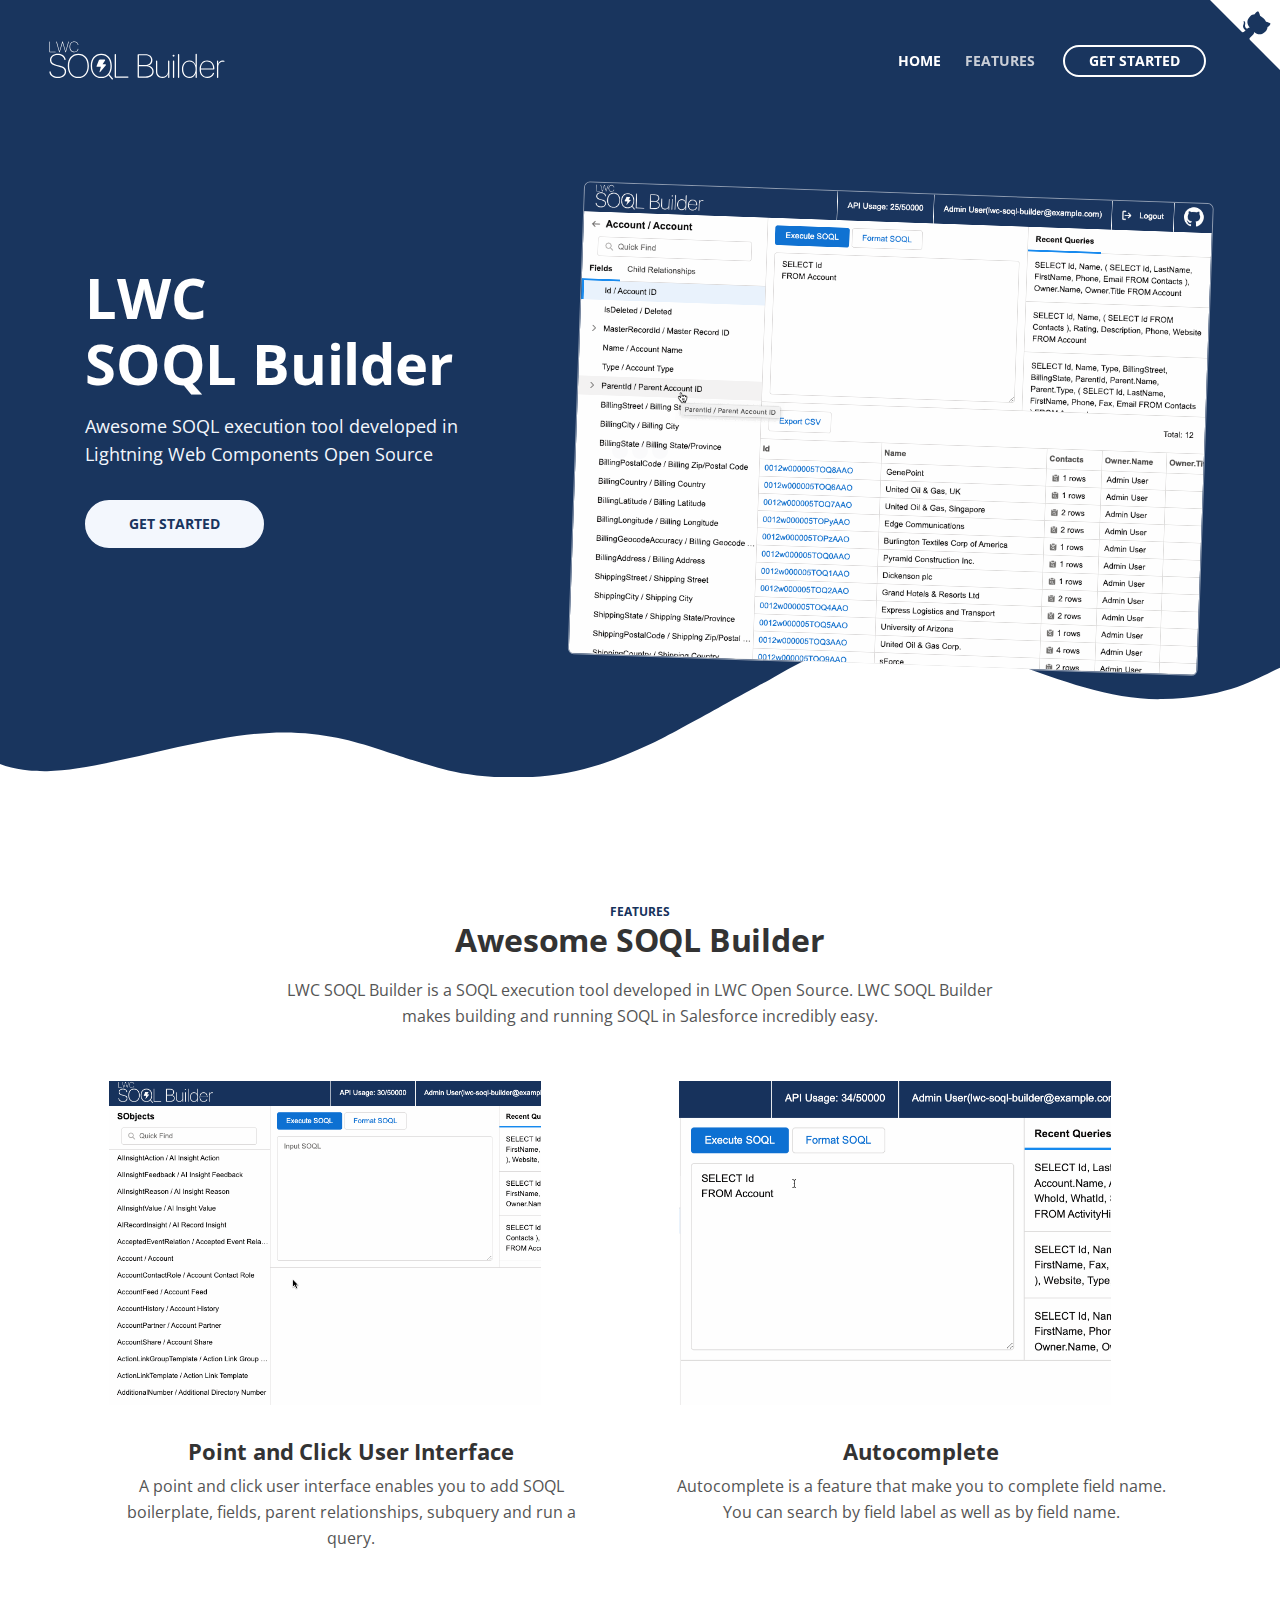
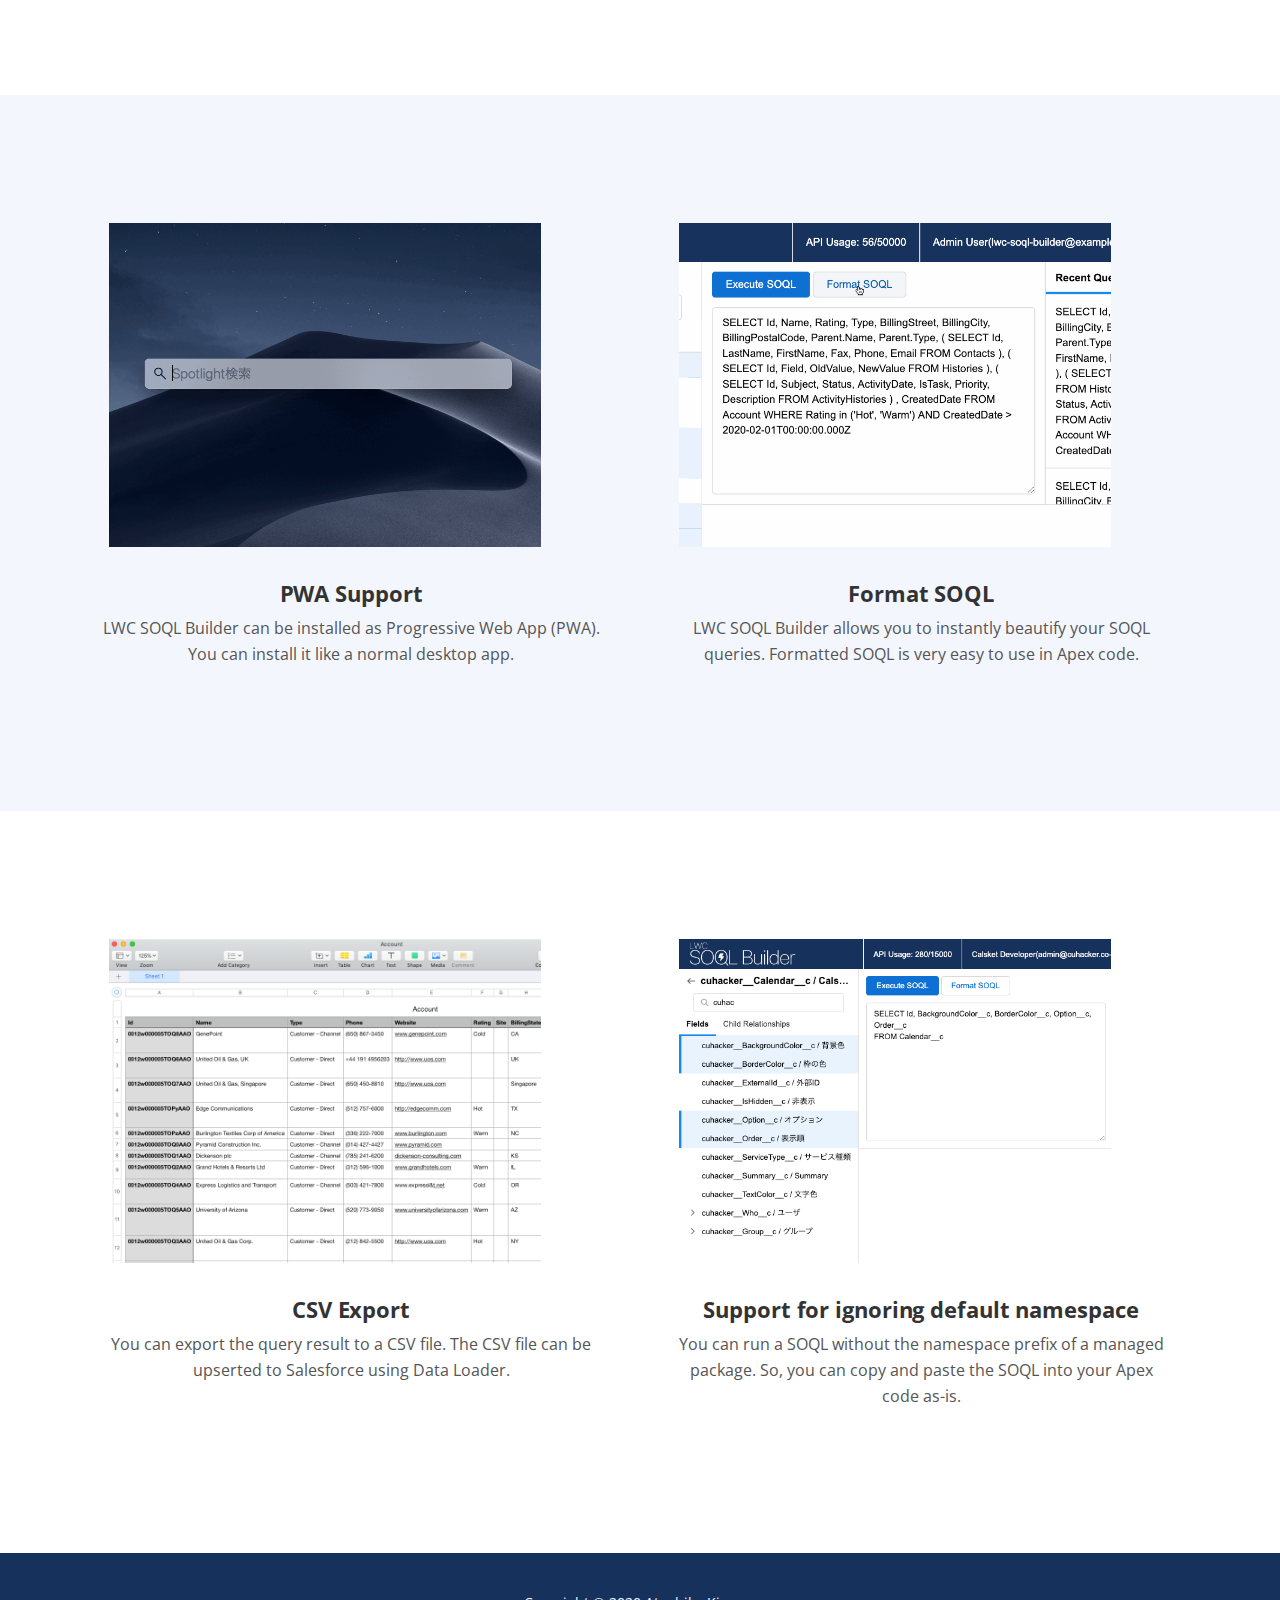
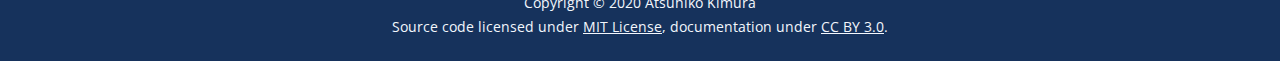
==== index.html @ f3c5c59b "Initial commit" ====
<!DOCTYPE html>
<html lang="en">
<head>
    <!-- Global site tag (gtag.js) - Google Analytics -->
    <script async src="https://www.googletagmanager.com/gtag/js?id=UA-15440552-7"></script>
    <script>
        window.dataLayer = window.dataLayer || [];
        function gtag(){dataLayer.push(arguments);}
        gtag('js', new Date());

        gtag('config', 'UA-15440552-7');
    </script>

    <meta charset="utf-8">
    <meta name="viewport" content="width=device-width, initial-scale=1, shrink-to-fit=no">
    
    <!-- SEO Meta Tags -->
    <meta name="description" content="LWC SOQL Builder is Awesome SOQL execution tool developed in Lightning Web Components Open Source.">
    <meta name="author" content="Atsuhiko Kimura">

    <!-- OG Meta Tags to improve the way the post looks when you share the page on LinkedIn, Facebook, Google+ -->
	<meta property="og:site_name" content="LWC SOQL Builder" /> <!-- website name -->
	<meta property="og:site" content="https://lwc-soql-builder.github.io/" /> <!-- website link -->
	<meta property="og:title" content="LWC SOQL Builder"/> <!-- title shown in the actual shared post -->
	<meta property="og:description" content="Awesome SOQL execution tool developed in Lightning Web Components Open Source" /> <!-- description shown in the actual shared post -->
	<meta property="og:image" content="https://lwc-soql-builder.github.io/images/ogp.png" /> <!-- image link, make sure it's jpg -->
	<meta property="og:url" content="https://lwc-soql-builder.github.io/" /> <!-- where do you want your post to link to -->
	<meta property="og:type" content="website" />

    <!-- Website Title -->
    <title>LWC SOQL Builder</title>
    
    <!-- Styles -->
    <link href="https://fonts.googleapis.com/css?family=Open+Sans:400,400i,700&display=swap&subset=latin-ext" rel="stylesheet">
    <link href="css/bootstrap.css" rel="stylesheet">
    <link href="css/fontawesome-all.css" rel="stylesheet">
    <link href="css/swiper.css" rel="stylesheet">
	<link href="css/magnific-popup.css" rel="stylesheet">
	<link href="css/styles.css" rel="stylesheet">
	
	<!-- Favicon  -->
    <link rel="icon" href="images/favicon.ico">
</head>
<body data-spy="scroll" data-target=".fixed-top">
    
    <!-- Preloader -->
	<div class="spinner-wrapper">
        <div class="spinner">
            <div class="bounce1"></div>
            <div class="bounce2"></div>
            <div class="bounce3"></div>
        </div>
    </div>
    <!-- end of preloader -->
    

    <!-- Navigation -->
    <nav class="navbar navbar-expand-lg navbar-dark navbar-custom fixed-top">
        <div class="container">

            <!-- Text Logo - Use this if you don't have a graphic logo -->
            <!-- <a class="navbar-brand logo-text page-scroll" href="index.html">Tivo</a> -->

            <!-- Image Logo -->
            <a class="navbar-brand logo-image" href="/"><img src="images/logo_white.svg" alt="alternative"></a> 
            
            <!-- Mobile Menu Toggle Button -->
            <button class="navbar-toggler" type="button" data-toggle="collapse" data-target="#navbarsExampleDefault" aria-controls="navbarsExampleDefault" aria-expanded="false" aria-label="Toggle navigation">
                <span class="navbar-toggler-awesome fas fa-bars"></span>
                <span class="navbar-toggler-awesome fas fa-times"></span>
            </button>
            <!-- end of mobile menu toggle button -->

            <div class="collapse navbar-collapse" id="navbarsExampleDefault">
                <ul class="navbar-nav ml-auto">
                    <li class="nav-item">
                        <a class="nav-link page-scroll" href="#header">HOME <span class="sr-only">(current)</span></a>
                    </li>
                    <li class="nav-item">
                        <a class="nav-link page-scroll" href="#features">FEATURES</a>
                    </li>
                </ul>
                <span class="nav-item">
                    <a class="btn-outline-sm" href="/lwc-soql-builder/">GET STARTED</a>
                </span>
            </div>
        </div> <!-- end of container -->
    </nav> <!-- end of navbar -->
    <!-- end of navigation -->

    <!-- Github Corners-->
    <a href="https://github.com/lwc-soql-builder/lwc-soql-builder" class="github-corner" aria-label="View source on GitHub" target="_blank"><svg width="70" height="70" viewBox="0 0 250 250" style="fill:#fff; color:#16325c; position: fixed; top: 0; border: 0; right: 0; z-index:1100;" aria-hidden="true"><path d="M0,0 L115,115 L130,115 L142,142 L250,250 L250,0 Z"></path><path d="M128.3,109.0 C113.8,99.7 119.0,89.6 119.0,89.6 C122.0,82.7 120.5,78.6 120.5,78.6 C119.2,72.0 123.4,76.3 123.4,76.3 C127.3,80.9 125.5,87.3 125.5,87.3 C122.9,97.6 130.6,101.9 134.4,103.2" fill="currentColor" style="transform-origin: 130px 106px;" class="octo-arm"></path><path d="M115.0,115.0 C114.9,115.1 118.7,116.5 119.8,115.4 L133.7,101.6 C136.9,99.2 139.9,98.4 142.2,98.6 C133.8,88.0 127.5,74.4 143.8,58.0 C148.5,53.4 154.0,51.2 159.7,51.0 C160.3,49.4 163.2,43.6 171.4,40.1 C171.4,40.1 176.1,42.5 178.8,56.2 C183.1,58.6 187.2,61.8 190.9,65.4 C194.5,69.0 197.7,73.2 200.1,77.6 C213.8,80.2 216.3,84.9 216.3,84.9 C212.7,93.1 206.9,96.0 205.4,96.6 C205.1,102.4 203.0,107.8 198.3,112.5 C181.9,128.9 168.3,122.5 157.7,114.1 C157.9,116.9 156.7,120.9 152.7,124.9 L141.0,136.5 C139.8,137.7 141.6,141.9 141.8,141.8 Z" fill="currentColor" class="octo-body"></path></svg></a><style>.github-corner:hover .octo-arm{animation:octocat-wave 560ms ease-in-out}@keyframes octocat-wave{0%,100%{transform:rotate(0)}20%,60%{transform:rotate(-25deg)}40%,80%{transform:rotate(10deg)}}@media (max-width:500px){.github-corner:hover .octo-arm{animation:none}.github-corner .octo-arm{animation:octocat-wave 560ms ease-in-out}}</style>
    <!-- end of Github Corners-->

    <!-- Header -->
    <header id="header" class="header">
        <div class="header-content">
            <div class="container">
                <div class="row">
                    <div class="col-lg-6 col-xl-5">
                        <div class="text-container">
                            <h1>LWC <br>SOQL Builder</h1>
                            <p class="p-large">Awesome SOQL execution tool developed in Lightning Web Components Open Source</p>
                            <a class="btn-solid-lg page-scroll" href="/lwc-soql-builder/">GET STARTED</a>
                        </div> <!-- end of text-container -->
                    </div> <!-- end of col -->
                    <div class="col-lg-6 col-xl-7">
                        <div class="image-container">
                            <div class="img-wrapper">
                                <a class="popup-with-move-anim" href="#header-lightbox">
                                    <img class="img-fluid" src="images/lwc-soql-builder-animation.gif" alt="alternative">
                                </a>
                            </div> <!-- end of img-wrapper -->
                        </div> <!-- end of image-container -->
                    </div> <!-- end of col -->
                </div> <!-- end of row -->
            </div> <!-- end of container -->
        </div> <!-- end of header-content -->
    </header> <!-- end of header -->
    <svg class="header-frame" data-name="Layer 1" xmlns="http://www.w3.org/2000/svg" preserveAspectRatio="none" viewBox="0 0 1920 310"><defs><style>.cls-1{fill:#16325c;}</style></defs><title>header-frame</title><path class="cls-1" d="M0,283.054c22.75,12.98,53.1,15.2,70.635,14.808,92.115-2.077,238.3-79.9,354.895-79.938,59.97-.019,106.17,18.059,141.58,34,47.778,21.511,47.778,21.511,90,38.938,28.418,11.731,85.344,26.169,152.992,17.971,68.127-8.255,115.933-34.963,166.492-67.393,37.467-24.032,148.6-112.008,171.753-127.963,27.951-19.26,87.771-81.155,180.71-89.341,72.016-6.343,105.479,12.388,157.434,35.467,69.73,30.976,168.93,92.28,256.514,89.405,100.992-3.315,140.276-41.7,177-64.9V0.24H0V283.054Z"/></svg>
    <!-- end of header -->

    <!-- Header Lightbox -->
    <div id="header-lightbox" class="lightbox-basic zoom-anim-dialog mfp-hide">
        <div class="container">
            <div class="row">
                <button title="Close (Esc)" type="button" class="mfp-close x-button">×</button>
                <div class="col-lg-12">
                    <div class="image-container">
                        <img class="img-fluid" src="images/lwc-soql-builder-animation.gif" alt="alternative">
                    </div> <!-- end of image-container -->
                </div> <!-- end of col -->
            </div> <!-- end of row -->
        </div> <!-- end of container -->
    </div> <!-- end of lightbox-basic -->
    <!-- end of header lightbox -->


    <!-- Details -->
    <div id="features" class="basic-1">
        <div class="container">
            <div class="row">
                <div class="col-lg-12">
                    <div class="above-heading">FEATURES</div>
                    <h2 class="h2-heading">Awesome SOQL Builder</h2>
                    <p class="p-heading">LWC SOQL Builder is a SOQL execution tool developed in LWC Open Source. LWC SOQL Builder makes building and running SOQL in Salesforce incredibly easy.</p>
                </div> <!-- end of col -->
            </div> <!-- end of row -->
            <div class="row">
                <div class="col-lg-6">
                    <div class="image-container">
                        <a class="popup-with-move-anim" href="#feature-lightbox-1">
                            <img class="img-fluid" src="images/point-and-click.gif" alt="alternative">
                        </a>
                    </div> <!-- end of image-container -->
                    <div class="text-container">
                        <h4>Point and Click User Interface</h4>
                        <p>A point and click user interface enables you to add SOQL boilerplate, fields, parent relationships, subquery and run a query.</p>
                    </div> <!-- end of text-container -->
                </div> <!-- end of col -->
                <div class="col-lg-6">
                    <div class="image-container">
                        <a class="popup-with-move-anim" href="#feature-lightbox-2">
                            <img class="img-fluid" src="images/autocomplete.gif" alt="alternative">
                        </a>
                    </div> <!-- end of image-container -->
                    <div class="text-container">
                        <h4>Autocomplete</h4>
                        <p>Autocomplete is a feature that make you to complete field name. You can search by field label as well as by field name.</p>
                    </div> <!-- end of text-container -->
                </div> <!-- end of col -->
            </div> <!-- end of row -->
        </div> <!-- end of container -->
    </div> <!-- end of basic-1 -->
    <!-- end of details -->


    <!-- Details -->
    <div class="basic-1 colored">
        <div class="container">
            <div class="row">
                <div class="col-lg-6">
                    <div class="image-container">
                        <a class="popup-with-move-anim" href="#feature-lightbox-3">
                            <img class="img-fluid" src="images/pwa.gif" alt="alternative">
                        </a>
                    </div> <!-- end of image-container -->
                    <div class="text-container">
                        <h4>PWA Support</h4>
                        <p>LWC SOQL Builder can be installed as Progressive Web App (PWA). You can install it like a normal desktop app.</p>
                    </div> <!-- end of text-container -->
                </div> <!-- end of col -->
                <div class="col-lg-6">
                    <div class="image-container">
                        <a class="popup-with-move-anim" href="#feature-lightbox-4">
                            <img class="img-fluid" src="images/format-soql.gif" alt="alternative">
                        </a>
                    </div> <!-- end of image-container -->
                    <div class="text-container">
                        <h4>Format SOQL</h4>
                        <p>LWC SOQL Builder allows you to instantly beautify your SOQL queries. Formatted SOQL is very easy to use in Apex code.</p>
                    </div> <!-- end of text-container -->
                </div> <!-- end of col -->
            </div> <!-- end of row -->
        </div> <!-- end of container -->
    </div> <!-- end of basic-1 -->
    <!-- end of details -->


    <!-- Details -->
    <div class="basic-1">
        <div class="container">
            <div class="row">
                <div class="col-lg-6">
                    <div class="image-container">
                        <a class="popup-with-move-anim" href="#feature-lightbox-5">
                            <img class="img-fluid" src="images/csv-export.png" alt="alternative">
                        </a>
                    </div> <!-- end of image-container -->
                    <div class="text-container">
                        <h4>CSV Export</h4>
                        <p>You can export the query result to a CSV file. The CSV file can be upserted to Salesforce using Data Loader.</p>
                    </div> <!-- end of text-container -->
                </div> <!-- end of col -->
                <div class="col-lg-6">
                    <div class="image-container">
                        <a class="popup-with-move-anim" href="#feature-lightbox-6">
                            <img class="img-fluid" src="images/ignore-namespace.png" alt="alternative">
                        </a>
                    </div> <!-- end of image-container -->
                    <div class="text-container">
                        <h4>Support for ignoring default namespace</h4>
                        <p>You can run a SOQL without the namespace prefix of a managed package. So, you can copy and paste the SOQL into your Apex code as-is.</p>
                    </div> <!-- end of text-container -->
                </div> <!-- end of col -->
            </div> <!-- end of row -->
        </div> <!-- end of container -->
    </div> <!-- end of basic-1 -->
    <!-- end of details -->


    <!-- Feature Lightbox 1 -->
    <div id="feature-lightbox-1" class="lightbox-basic zoom-anim-dialog mfp-hide">
        <div class="container">
            <div class="row">
                <button title="Close (Esc)" type="button" class="mfp-close x-button">×</button>
                <div class="col-lg-12">
                    <div class="text-container">
                        <h4>Point and Click User Interface</h4>
                        <p>A point and click user interface enables you to add SOQL boilerplate, fields, parent relationships, subquery and run a query.</p>
                    </div> <!-- end of text-container -->
                    <div class="image-container">
                        <img class="img-fluid" src="images/point-and-click.gif" alt="alternative">
                    </div> <!-- end of image-container -->
                </div> <!-- end of col -->
            </div> <!-- end of row -->
        </div> <!-- end of container -->
    </div> <!-- end of lightbox-basic -->
    <!-- end of feature lightbox 1 -->


    <!-- Feature Lightbox 2 -->
    <div id="feature-lightbox-2" class="lightbox-basic zoom-anim-dialog mfp-hide">
        <div class="container">
            <div class="row">
                <button title="Close (Esc)" type="button" class="mfp-close x-button">×</button>
                <div class="col-lg-12">
                    <div class="text-container">
                        <h4>Autocomplete</h4>
                        <p>Autocomplete is a feature that make you to complete field name. You can search by field label as well as by field name.</p>
                    </div> <!-- end of text-container -->
                    <div class="image-container">
                        <img class="img-fluid" src="images/autocomplete.gif" alt="alternative">
                    </div> <!-- end of image-container -->
                </div> <!-- end of col -->
            </div> <!-- end of row -->
        </div> <!-- end of container -->
    </div> <!-- end of lightbox-basic -->
    <!-- end of feature lightbox 2 -->


    <!-- Feature Lightbox 3 -->
    <div id="feature-lightbox-3" class="lightbox-basic zoom-anim-dialog mfp-hide">
        <div class="container">
            <div class="row">
                <button title="Close (Esc)" type="button" class="mfp-close x-button">×</button>
                <div class="col-lg-12">
                    <div class="text-container">
                        <h4>PWA Support</h4>
                        <p>LWC SOQL Builder can be installed as Progressive Web App (PWA). You can install it like a normal desktop app.</p>
                    </div> <!-- end of text-container -->
                    <div class="image-container">
                        <img class="img-fluid" src="images/pwa.gif" alt="alternative">
                    </div> <!-- end of image-container -->
                </div> <!-- end of col -->
            </div> <!-- end of row -->
        </div> <!-- end of container -->
    </div> <!-- end of lightbox-basic -->
    <!-- end of feature lightbox 3 -->


    <!-- Feature Lightbox 4 -->
    <div id="feature-lightbox-4" class="lightbox-basic zoom-anim-dialog mfp-hide">
        <div class="container">
            <div class="row">
                <button title="Close (Esc)" type="button" class="mfp-close x-button">×</button>
                <div class="col-lg-12">
                    <div class="text-container">
                        <h4>Format SOQL</h4>
                        <p>LWC SOQL Builder allows you to instantly beautify your SOQL queries. Formatted SOQL is very easy to use in Apex code.</p>
                    </div> <!-- end of text-container -->
                    <div class="image-container">
                        <img class="img-fluid" src="images/format-soql.gif" alt="alternative">
                    </div> <!-- end of image-container -->
                </div> <!-- end of col -->
            </div> <!-- end of row -->
        </div> <!-- end of container -->
    </div> <!-- end of lightbox-basic -->
    <!-- end of feature lightbox 4 -->


    <!-- Feature Lightbox 5 -->
    <div id="feature-lightbox-5" class="lightbox-basic zoom-anim-dialog mfp-hide">
        <div class="container">
            <div class="row">
                <button title="Close (Esc)" type="button" class="mfp-close x-button">×</button>
                <div class="col-lg-12">
                    <div class="text-container">
                        <h4>CSV Export</h4>
                        <p>You can export the query result to a CSV file. The CSV file can be upserted to Salesforce using Data Loader.</p>
                    </div> <!-- end of text-container -->
                    <div class="image-container">
                        <img class="img-fluid" src="images/csv-export.png" alt="alternative">
                    </div> <!-- end of image-container -->
                </div> <!-- end of col -->
            </div> <!-- end of row -->
        </div> <!-- end of container -->
    </div> <!-- end of lightbox-basic -->
    <!-- end of feature lightbox 5 -->


    <!-- Feature Lightbox 6 -->
    <div id="feature-lightbox-6" class="lightbox-basic zoom-anim-dialog mfp-hide">
        <div class="container">
            <div class="row">
                <button title="Close (Esc)" type="button" class="mfp-close x-button">×</button>
                <div class="col-lg-12">
                    <div class="text-container">
                        <h4>Support for ignoring default namespace</h4>
                        <p>You can run a SOQL without the namespace prefix of a managed package. So, you can copy and paste the SOQL into your Apex code as-is.</p>
                    </div> <!-- end of text-container -->
                    <div class="image-container">
                        <img class="img-fluid" src="images/ignore-namespace.png" alt="alternative">
                    </div> <!-- end of image-container -->
                </div> <!-- end of col -->
            </div> <!-- end of row -->
        </div> <!-- end of container -->
    </div> <!-- end of lightbox-basic -->
    <!-- end of feature lightbox 6 -->


    <!-- Feature Lightbox 5 -->
    <div id="feature-lightbox-5" class="lightbox-basic zoom-anim-dialog mfp-hide">
        <div class="container">
            <div class="row">
                <button title="Close (Esc)" type="button" class="mfp-close x-button">×</button>
                <div class="col-lg-12">
                    <div class="text-container">
                        <h4>CSV Export</h4>
                        <p>You can export the query result to a CSV file. The CSV file can be upserted to Salesforce using Data Loader.</p>
                    </div> <!-- end of text-container -->
                    <div class="image-container">
                        <img class="img-fluid" src="images/csv-export.png" alt="alternative">
                    </div> <!-- end of image-container -->
                </div> <!-- end of col -->
            </div> <!-- end of row -->
        </div> <!-- end of container -->
    </div> <!-- end of lightbox-basic -->
    <!-- end of feature lightbox 5 -->


    <!-- Feature Lightbox 6 -->
    <div id="feature-lightbox-6" class="lightbox-basic zoom-anim-dialog mfp-hide">
        <div class="container">
            <div class="row">
                <button title="Close (Esc)" type="button" class="mfp-close x-button">×</button>
                <div class="col-lg-12">
                    <div class="text-container">
                        <h4>Support for ignoring default namespace</h4>
                        <p>You can run a SOQL without the namespace prefix of a managed package. So, you can copy and paste the SOQL into your Apex code as-is.</p>
                    </div> <!-- end of text-container -->
                    <div class="image-container">
                        <img class="img-fluid" src="images/ignore-namespace.png" alt="alternative">
                    </div> <!-- end of image-container -->
                </div> <!-- end of col -->
            </div> <!-- end of row -->
        </div> <!-- end of container -->
    </div> <!-- end of lightbox-basic -->
    <!-- end of feature lightbox 6 -->


    <!-- Copyright -->
    <div class="copyright">
        <div class="container">
            <div class="row">
                <div class="col-lg-12">
                    <p class="p-small">Copyright © 2020 Atsuhiko Kimura<br>
                    Source code licensed under <a href="https://github.com/lwc-soql-builder/lwc-soql-builder/blob/master/LICENSE">MIT License</a>,
                      documentation under <a href="http://creativecommons.org/licenses/by/3.0/">CC BY 3.0</a>.</p>
                </div> <!-- end of col -->
            </div> <!-- enf of row -->
        </div> <!-- end of container -->
    </div> <!-- end of copyright --> 
    <!-- end of copyright -->
    
    	
    <!-- Scripts -->
    <script src="js/jquery.min.js"></script> <!-- jQuery for Bootstrap's JavaScript plugins -->
    <script src="js/popper.min.js"></script> <!-- Popper tooltip library for Bootstrap -->
    <script src="js/bootstrap.min.js"></script> <!-- Bootstrap framework -->
    <script src="js/jquery.easing.min.js"></script> <!-- jQuery Easing for smooth scrolling between anchors -->
    <script src="js/swiper.min.js"></script> <!-- Swiper for image and text sliders -->
    <script src="js/jquery.magnific-popup.js"></script> <!-- Magnific Popup for lightboxes -->
    <script src="js/validator.min.js"></script> <!-- Validator.js - Bootstrap plugin that validates forms -->
    <script src="js/scripts.js"></script> <!-- Custom scripts -->
</body>
</html>
---- css/styles.css ----
/* Template: Tivo - SaaS App HTML Landing Page Template
   Author: Inovatik
   Created: Sep 2019
   Description: Master CSS file
*/
/*
   ModifiedBy: Atsuhiko Kimura
*/

/*****************************************
Table Of Contents:

01. General Styles
02. Preloader
03. Navigation
04. Header
05. Customers
06. Description
07. Features
08. Features Lightboxes
09. Details
10. Video
11. Pricing
12. Testimonials
13. Newsletter
14. Footer
15. Copyright
16. Back To Top Button
17. Extra Pages
18. Sign Up and Log In Pages
19. Media Queries
******************************************/

/*****************************************
Colors:
- Backgrounds, buttons, bullets, icons - blue #16325c
- Backgrounds, light button, light body text - light gray #f3f7fd
- Headings text - black #333
- Body text - dark gray #555
******************************************/


/******************************/
/*     01. General Styles     */
/******************************/
body,
html {
    width: 100%;
	height: 100%;
}

body, p {
	color: #555; 
	font: 400 1rem/1.625rem "Open Sans", sans-serif;;
}

.p-large {
	font: 400 1.125rem/1.75rem "Open Sans", sans-serif;
}

.p-small {
	font: 400 0.875rem/1.5rem "Open Sans", sans-serif;
}

h1 {
	color: #333;
	font: 700 2.5rem/3.125rem "Open Sans", sans-serif;
	letter-spacing: -0.2px;
}

h2 {
	color: #333;
	font: 700 2rem/2.625rem "Open Sans", sans-serif;
	letter-spacing: -0.2px;
}

h3 {
	color: #333;
	font: 700 1.625rem/2.125rem "Open Sans", sans-serif;
	letter-spacing: -0.2px;
}

h4 {
	color: #333;
	font: 700 1.375rem/1.75rem "Open Sans", sans-serif;
	letter-spacing: -0.1px;
}

h5 {
	color: #333;
	font: 700 1.125rem/1.5rem "Open Sans", sans-serif;
	letter-spacing: -0.1px;
}

h6 {
	color: #333;
	font: 700 1rem/1.375rem "Open Sans", sans-serif;
	letter-spacing: -0.1px;
}

.above-heading {
	color: #16325c;
	font: 700 0.75rem/0.875rem "Open Sans", sans-serif;
	text-align: center;
}

.p-heading {
	margin-bottom: 3.25rem;
}

.testimonial-text {
	font: italic 400 1rem/1.625rem "Open Sans", sans-serif;
}

.testimonial-author {
	font: 700 1rem/1.625rem "Open Sans", sans-serif;
	letter-spacing: -0.1px;
}

.li-space-lg li {
	margin-bottom: 0.375rem;
}

.indent {
	padding-left: 1.25rem;
}

a {
	color: #555;
	text-decoration: underline;
}

a:hover {
	color: #555;
	text-decoration: underline;
}

a.white {
	color: #fff;
}

.decorative-line {
	display: block;
	width: 5rem;
	height: 0.5rem;
	margin-right: auto;
	margin-left: auto;
}

.blue {
	color: #16325c;
}

.btn-solid-reg {
	display: inline-block;
	padding: 1.1875rem 2.125rem 1.1875rem 2.125rem;
	border: 0.125rem solid #16325c;
	border-radius: 2rem;
	background-color: #16325c;
	color: #fff;
	font: 700 0.875rem/0 "Open Sans", sans-serif;
	text-decoration: none;
	transition: all 0.2s;
}

.btn-solid-reg:hover {
	background-color: transparent;
	color: #16325c;
	text-decoration: none;
}

.btn-solid-lg {
	display: inline-block;
	padding: 1.375rem 2.625rem 1.375rem 2.625rem;
	border: 0.125rem solid #16325c;
	border-radius: 2rem;
	background-color: #16325c;
	color: #fff;
	font: 700 0.875rem/0 "Open Sans", sans-serif;
	text-decoration: none;
	transition: all 0.2s;
}

.btn-solid-lg:hover {
	background-color: transparent;
	color: #16325c;
	text-decoration: none;
}

.btn-outline-reg {
	display: inline-block;
	padding: 1.1875rem 2.125rem 1.1875rem 2.125rem;
	border: 0.125rem solid #16325c;
	border-radius: 2rem;
	background-color: transparent;
	color: #16325c;
	font: 700 0.875rem/0 "Open Sans", sans-serif;
	text-decoration: none;
	transition: all 0.2s;
}

.btn-outline-reg:hover {
	background-color: #16325c;
	color: #fff;
	text-decoration: none;
}

.btn-outline-lg {
	display: inline-block;
	padding: 1.375rem 2.625rem 1.375rem 2.625rem;
	border: 0.125rem solid #16325c;
	border-radius: 2rem;
	background-color: transparent;
	color: #16325c;
	font: 700 0.875rem/0 "Open Sans", sans-serif;
	text-decoration: none;
	transition: all 0.2s;
}

.btn-outline-lg:hover {
	background-color: #16325c;
	color: #fff;
	text-decoration: none;
}

.btn-outline-sm {
	display: inline-block;
	padding: 0.875rem 1.5rem 0.875rem 1.5rem;
	border: 0.125rem solid #16325c;
	border-radius: 2rem;
	background-color: transparent;
	color: #16325c;
	font: 700 0.875rem/0 "Open Sans", sans-serif;
	text-decoration: none;
	transition: all 0.2s;
}

.btn-outline-sm:hover {
	background-color: #16325c;
	color: #fff;
	text-decoration: none;
}

.form-group {
	position: relative;
	margin-bottom: 1.25rem;
}

.form-group.has-error.has-danger {
	margin-bottom: 0.625rem;
}

.form-group.has-error.has-danger .help-block.with-errors ul {
	margin-top: 0.375rem;
}

.label-control {
	position: absolute;
	top: 0.87rem;
	left: 1.25rem;
	color: #555;
	opacity: 1;
	font: 400 0.875rem/1.375rem "Open Sans", sans-serif;
	cursor: text;
	transition: all 0.2s ease;
}

/* IE10+ hack to solve lower label text position compared to the rest of the browsers */
@media screen and (-ms-high-contrast: active), screen and (-ms-high-contrast: none) {  
	.label-control {
		top: 0.9375rem;
	}
}

.form-control-input:focus + .label-control,
.form-control-input.notEmpty + .label-control,
.form-control-textarea:focus + .label-control,
.form-control-textarea.notEmpty + .label-control {
	top: 0.125rem;
	opacity: 1;
	font-size: 0.75rem;
	font-weight: 700;
}

.form-control-input,
.form-control-select {
	display: block; /* needed for proper display of the label in Firefox, IE, Edge */
	width: 100%;
	padding-top: 1.0625rem;
	padding-bottom: 0.0625rem;
	padding-left: 1.25rem;
	border: 1px solid #c4d8dc;
	border-radius: 0.25rem;
	background-color: #fff;
	color: #555;
	font: 400 0.875rem/1.875rem "Open Sans", sans-serif;
	transition: all 0.2s;
	-webkit-appearance: none; /* removes inner shadow on form inputs on ios safari */
}

.form-control-select {
	padding-top: 0.5rem;
	padding-bottom: 0.5rem;
	height: 3rem;
}

/* IE10+ hack to solve lower label text position compared to the rest of the browsers */
@media screen and (-ms-high-contrast: active), screen and (-ms-high-contrast: none) {  
	.form-control-input {
		padding-top: 1.25rem;
		padding-bottom: 0.75rem;
		line-height: 1.75rem;
	}

	.form-control-select {
		padding-top: 0.875rem;
		padding-bottom: 0.75rem;
		height: 3.125rem;
		line-height: 2.125rem;
	}
}

select {
    /* you should keep these first rules in place to maintain cross-browser behavior */
    -webkit-appearance: none;
	-moz-appearance: none;
	-ms-appearance: none;
    -o-appearance: none;
    appearance: none;
    background-image: url('../images/down-arrow.png');
    background-position: 96% 50%;
    background-repeat: no-repeat;
    outline: none;
}

select::-ms-expand {
    display: none; /* removes the ugly default down arrow on select form field in IE11 */
}

.form-control-textarea {
	display: block; /* used to eliminate a bottom gap difference between Chrome and IE/FF */
	width: 100%;
	height: 8rem; /* used instead of html rows to normalize height between Chrome and IE/FF */
	padding-top: 1.25rem;
	padding-left: 1.3125rem;
	border: 1px solid #c4d8dc;
	border-radius: 0.25rem;
	background-color: #fff;
	color: #555;
	font: 400 0.875rem/1.75rem "Open Sans", sans-serif;
	transition: all 0.2s;
}

.form-control-input:focus,
.form-control-select:focus,
.form-control-textarea:focus {
	border: 1px solid #a1a1a1;
	outline: none; /* Removes blue border on focus */
}

.form-control-input:hover,
.form-control-select:hover,
.form-control-textarea:hover {
	border: 1px solid #a1a1a1;
}

.checkbox {
	font: 400 0.75rem/1.25rem "Open Sans", sans-serif;
}

input[type='checkbox'] {
	vertical-align: -15%;
	margin-right: 0.375rem;
}

/* IE10+ hack to raise checkbox field position compared to the rest of the browsers */
@media screen and (-ms-high-contrast: active), screen and (-ms-high-contrast: none) {  
	input[type='checkbox'] {
		vertical-align: -9%;
	}
}

.form-control-submit-button {
	display: inline-block;
	width: 100%;
	height: 3.125rem;
	border: 1px solid #16325c;
	border-radius: 1.5rem;
	background-color: #16325c;
	color: #fff;
	font: 700 0.875rem/0 "Open Sans", sans-serif;
	cursor: pointer;
	transition: all 0.2s;
}

.form-control-submit-button:hover {
	background-color: transparent;
	color: #16325c;
}

/* Form Success And Error Message Formatting */
#smsgSubmit.h3.text-center.tada.animated,
#lmsgSubmit.h3.text-center.tada.animated,
#nmsgSubmit.h3.text-center.tada.animated,
#pmsgSubmit.h3.text-center.tada.animated,
#smsgSubmit.h3.text-center,
#lmsgSubmit.h3.text-center,
#nmsgSubmit.h3.text-center,
#pmsgSubmit.h3.text-center {
	display: block;
	margin-bottom: 0;
	color: #555;
	font-size: 1.125rem;
	line-height: 1rem;
}

.help-block.with-errors .list-unstyled {
	color: #555;
	font-size: 0.75rem;
	line-height: 1.125rem;
	text-align: left;
}

.help-block.with-errors ul {
	margin-bottom: 0;
}
/* end of form success and error message formatting */

/* Form Success And Error Message Animation - Animate.css */
@-webkit-keyframes tada {
	from {
		-webkit-transform: scale3d(1, 1, 1);
		-ms-transform: scale3d(1, 1, 1);
		transform: scale3d(1, 1, 1);
	}
	10%, 20% {
		-webkit-transform: scale3d(.9, .9, .9) rotate3d(0, 0, 1, -3deg);
		-ms-transform: scale3d(.9, .9, .9) rotate3d(0, 0, 1, -3deg);
		transform: scale3d(.9, .9, .9) rotate3d(0, 0, 1, -3deg);
	}
	30%, 50%, 70%, 90% {
		-webkit-transform: scale3d(1.1, 1.1, 1.1) rotate3d(0, 0, 1, 3deg);
		-ms-transform: scale3d(1.1, 1.1, 1.1) rotate3d(0, 0, 1, 3deg);
		transform: scale3d(1.1, 1.1, 1.1) rotate3d(0, 0, 1, 3deg);
	}
	40%, 60%, 80% {
		-webkit-transform: scale3d(1.1, 1.1, 1.1) rotate3d(0, 0, 1, -3deg);
		-ms-transform: scale3d(1.1, 1.1, 1.1) rotate3d(0, 0, 1, -3deg);
		transform: scale3d(1.1, 1.1, 1.1) rotate3d(0, 0, 1, -3deg);
	}
	to {
		-webkit-transform: scale3d(1, 1, 1);
		-ms-transform: scale3d(1, 1, 1);
		transform: scale3d(1, 1, 1);
	}
}

@keyframes tada {
	from {
		-webkit-transform: scale3d(1, 1, 1);
		-ms-transform: scale3d(1, 1, 1);
		transform: scale3d(1, 1, 1);
	}
	10%, 20% {
		-webkit-transform: scale3d(.9, .9, .9) rotate3d(0, 0, 1, -3deg);
		-ms-transform: scale3d(.9, .9, .9) rotate3d(0, 0, 1, -3deg);
		transform: scale3d(.9, .9, .9) rotate3d(0, 0, 1, -3deg);
	}
	30%, 50%, 70%, 90% {
		-webkit-transform: scale3d(1.1, 1.1, 1.1) rotate3d(0, 0, 1, 3deg);
		-ms-transform: scale3d(1.1, 1.1, 1.1) rotate3d(0, 0, 1, 3deg);
		transform: scale3d(1.1, 1.1, 1.1) rotate3d(0, 0, 1, 3deg);
	}
	40%, 60%, 80% {
		-webkit-transform: scale3d(1.1, 1.1, 1.1) rotate3d(0, 0, 1, -3deg);
		-ms-transform: scale3d(1.1, 1.1, 1.1) rotate3d(0, 0, 1, -3deg);
		transform: scale3d(1.1, 1.1, 1.1) rotate3d(0, 0, 1, -3deg);
	}
	to {
		-webkit-transform: scale3d(1, 1, 1);
		-ms-transform: scale3d(1, 1, 1);
		transform: scale3d(1, 1, 1);
	}
}

.tada {
	-webkit-animation-name: tada;
	animation-name: tada;
}

.animated {
	-webkit-animation-duration: 1s;
	animation-duration: 1s;
	-webkit-animation-fill-mode: both;
	animation-fill-mode: both;
}
/* end of form success and error message animation - Animate.css */

/* Fade-move Animation For Details Lightbox - Magnific Popup */
/* at start */
.my-mfp-slide-bottom .zoom-anim-dialog {
	opacity: 0;
	transition: all 0.2s ease-out;
	-webkit-transform: translateY(-1.25rem) perspective(37.5rem) rotateX(10deg);
	-ms-transform: translateY(-1.25rem) perspective(37.5rem) rotateX(10deg);
	transform: translateY(-1.25rem) perspective(37.5rem) rotateX(10deg);
}

/* animate in */
.my-mfp-slide-bottom.mfp-ready .zoom-anim-dialog {
	opacity: 1;
	-webkit-transform: translateY(0) perspective(37.5rem) rotateX(0); 
	-ms-transform: translateY(0) perspective(37.5rem) rotateX(0); 
	transform: translateY(0) perspective(37.5rem) rotateX(0); 
}

/* animate out */
.my-mfp-slide-bottom.mfp-removing .zoom-anim-dialog {
	opacity: 0;
	-webkit-transform: translateY(-0.625rem) perspective(37.5rem) rotateX(10deg); 
	-ms-transform: translateY(-0.625rem) perspective(37.5rem) rotateX(10deg); 
	transform: translateY(-0.625rem) perspective(37.5rem) rotateX(10deg); 
}

/* dark overlay, start state */
.my-mfp-slide-bottom.mfp-bg {
	opacity: 0;
	transition: opacity 0.2s ease-out;
}

/* animate in */
.my-mfp-slide-bottom.mfp-ready.mfp-bg {
	opacity: 0.8;
}
/* animate out */
.my-mfp-slide-bottom.mfp-removing.mfp-bg {
	opacity: 0;
}
/* end of fade-move animation for details lightbox - magnific popup */

/* Fade Animation For Image Lightbox - Magnific Popup */
@-webkit-keyframes fadeIn {
	from {
		opacity: 0;
	}
	to {
		opacity: 1;
	}
}

@keyframes fadeIn {
	from {
		opacity: 0;
	}
	to {
		opacity: 1;
	}
}

.fadeIn {
	-webkit-animation: fadeIn 0.6s;
	animation: fadeIn 0.6s;
}

@-webkit-keyframes fadeOut {
	from {
		opacity: 1;
	}
	to {
		opacity: 0;
	}
}

@keyframes fadeOut {
	from {
		opacity: 1;
	}
	to {
		opacity: 0;
	}
}

.fadeOut {
	-webkit-animation: fadeOut 0.8s;
	animation: fadeOut 0.8s;
}
/* end of fade animation for image lightbox - magnific popup */


/*************************/
/*     02. Preloader     */
/*************************/
.spinner-wrapper {
	position: fixed;
	z-index: 999999;
	top: 0;
	right: 0;
	bottom: 0;
	left: 0;
	background: #fff;
}

.spinner {
	position: absolute;
	top: 50%; /* centers the loading animation vertically one the screen */
	left: 50%; /* centers the loading animation horizontally one the screen */
	width: 3.75rem;
	height: 1.25rem;
	margin: -0.625rem 0 0 -1.875rem; /* is width and height divided by two */ 
	text-align: center;
}

.spinner > div {
	display: inline-block;
	width: 1rem;
	height: 1rem;
	border-radius: 100%;
	background-color: #16325c;
	-webkit-animation: sk-bouncedelay 1.4s infinite ease-in-out both;
	animation: sk-bouncedelay 1.4s infinite ease-in-out both;
}

.spinner .bounce1 {
	-webkit-animation-delay: -0.32s;
	animation-delay: -0.32s;
}

.spinner .bounce2 {
	-webkit-animation-delay: -0.16s;
	animation-delay: -0.16s;
}

@-webkit-keyframes sk-bouncedelay {
	0%, 80%, 100% { -webkit-transform: scale(0); }
	40% { -webkit-transform: scale(1.0); }
}

@keyframes sk-bouncedelay {
	0%, 80%, 100% { 
		-webkit-transform: scale(0);
		-ms-transform: scale(0);
		transform: scale(0);
	} 40% { 
		-webkit-transform: scale(1.0);
		-ms-transform: scale(1.0);
		transform: scale(1.0);
	}
}


/**************************/
/*     03. Navigation     */
/**************************/
.navbar-custom {
	background-color: #16325c;
	box-shadow: 0 0.0625rem 0.375rem 0 rgba(0, 0, 0, 0.1);
	font: 700 0.875rem/0.875rem "Open Sans", sans-serif;
	transition: all 0.2s;
}

.navbar-custom .container {
	max-width: 87.5rem;
}

.navbar-custom .navbar-collapse {
  padding-right: 35px;
}

.navbar-custom .navbar-brand.logo-image img {
  height: calc(72px * 0.6);
  width: calc(300px * 0.6);
}

.navbar-custom .navbar-brand.logo-text {
	font: 700 2rem/1.5rem "Open Sans", sans-serif;
	color: #fff;;
	text-decoration: none;
}

.navbar-custom .navbar-nav {
	margin-top: 0.75rem;
	margin-bottom: 0.5rem;
}

.navbar-custom .nav-item .nav-link {
	padding: 0.625rem 0.75rem 0.625rem 0.75rem;
	color: #f7f5f5;
	opacity: 0.8;
	text-decoration: none;
	transition: all 0.2s ease;
}

.navbar-custom .nav-item .nav-link:hover,
.navbar-custom .nav-item .nav-link.active {
	color: #fff;
	opacity: 1;
}

/* Dropdown Menu */
.navbar-custom .dropdown:hover > .dropdown-menu {
	display: block; /* this makes the dropdown menu stay open while hovering it */
	min-width: auto;
	animation: fadeDropdown 0.2s; /* required for the fade animation */
}

@keyframes fadeDropdown {
    0% {
        opacity: 0;
    }

    100% {
        opacity: 1;
    }
}

.navbar-custom .dropdown-toggle:focus { /* removes dropdown outline on focus */
	outline: 0;
}

.navbar-custom .dropdown-menu {
	margin-top: 0;
	border: none;
	border-radius: 0.25rem;
	background-color: #16325c;
}

.navbar-custom .dropdown-item {
	color: #f7f5f5;
	opacity: 0.8;
	font: 700 0.875rem/0.875rem "Open Sans", sans-serif;
	text-decoration: none;
}

.navbar-custom .dropdown-item:hover {
	background-color: #16325c;
	color: #fff;
	opacity: 1;
}

.navbar-custom .dropdown-items-divide-hr {
	width: 100%;
	height: 1px;
	margin: 0.75rem auto 0.725rem auto;
	border: none;
	background-color: #c4d8dc;
	opacity: 0.2;
}
/* end of dropdown menu */

.navbar-custom .nav-item .btn-outline-sm {
	margin-top: 0.25rem;
	margin-bottom: 1.375rem;
	margin-left: 0.5rem;
	border: 0.125rem solid #fff;
	color: #fff;
}

.navbar-custom .nav-item .btn-outline-sm:hover {
	background-color: #fff;
	color: #16325c;
}

.navbar-custom .navbar-toggler {
	padding: 0;
	border: none;
	color: #fff;
	font-size: 2rem;
}

.navbar-custom button[aria-expanded='false'] .navbar-toggler-awesome.fas.fa-times{
	display: none;
}

.navbar-custom button[aria-expanded='false'] .navbar-toggler-awesome.fas.fa-bars{
	display: inline-block;
}

.navbar-custom button[aria-expanded='true'] .navbar-toggler-awesome.fas.fa-bars{
	display: none;
}

.navbar-custom button[aria-expanded='true'] .navbar-toggler-awesome.fas.fa-times{
	display: inline-block;
	margin-right: 0.125rem;
}

/* Github Corners */
.github-corner {
  display: none;
}
/* end of Github Corners */

/*********************/
/*    04. Header     */
/*********************/
.header {
	background-color: #16325c;
}

.header .header-content {
	padding-top: 8rem;
	padding-bottom: 4rem;
	text-align: center;
}

.header .text-container {
	margin-bottom: 3rem;
}

.header .image-container {
	transform: rotate(2deg);
}

.header .image-container img {
	border-radius: 6px;
	border: 1px solid rgba(255,255,255,0.5);
}

.header h1 {
	margin-bottom: 1rem;
	color: #fff;
	font-size: 2.5rem;
	line-height: 3rem;
}

.header .p-large {
	margin-bottom: 2rem;
	color: #f3f7fd;
}

.header .btn-solid-lg {
	margin-right: 0.5rem;
	margin-bottom: 1.125rem;
	margin-left: 0.5rem;
	border-color: #f3f7fd;
	background-color: #f3f7fd;
	color: #16325c;
}

.header .btn-solid-lg:hover {
	background: transparent;
	color: #f3f7fd;
}

.header .btn-outline-lg {
	border-color: #f3f7fd;
	color: #f3f7fd;
}

.header .btn-outline-lg:hover {
	background-color: #f3f7fd;
	color: #16325c;
}

.header-frame {
	margin-top: -1px; /* To remove white margin in FF */
	width: 100%;
	height: 2.25rem;
}


/*************************/
/*     05. Customers     */
/*************************/
.slider-1 {
	padding-top: 5rem;
	padding-bottom: 3.25rem;
}

.slider-1 .slider-container {
	text-align: center;
}


/***************************/
/*     06. Description     */
/***************************/
.cards-1 {
	padding-top: 3.25rem;
	padding-bottom: 3rem;
	text-align: center;
}

.cards-1 .h2-heading {
	margin-bottom: 3.5rem;
}

.cards-1 .card {
	max-width: 21rem;
	margin-right: auto;
	margin-bottom: 3.5rem;
	margin-left: auto;
	padding: 0;
	border: none;
}

.cards-1 .card-image {
	max-width: 16rem;
	margin-right: auto;
	margin-bottom: 2rem;
	margin-left: auto;
}

.cards-1 .card-title {
	margin-bottom: 0.5rem;
}

.cards-1 .card-body {
	padding: 0;
}


/************************/
/*     07. Features     */
/************************/
.tabs {
	padding-top: 8rem;
	padding-bottom: 8.125rem;
	background-color: #f3f7fd;
}

.tabs .h2-heading,
.tabs .p-heading {
	text-align: center;
}

.tabs .nav-tabs {
	display: block;
	margin-bottom: 2.25rem;
	border-bottom: none;
}

.tabs .nav-link {
	padding: 0.375rem 1rem 0.375rem 1rem;
	border: none;
	color: #86929b;
	font-weight: 700;
	font-size: 1.25rem;
	line-height: 1.75rem;
	text-align: center;
	text-decoration: none;
	transition: all 0.2s ease;
}

.tabs .nav-link:hover,
.tabs .nav-link.active {
	background: transparent;
	color: #16325c;
}

.tabs .nav-link .fas {
	margin-right: 0.625rem;
}

.tabs .image-container {
	margin-bottom: 2.75rem;
}

.tabs .list-unstyled .fas {
	color: #16325c;
	font-size: 0.5rem;
	line-height: 1.625rem;
}

.tabs .list-unstyled .media-body {
	margin-left: 0.625rem;
}

.tabs #tab-1 h3 {
	margin-bottom: 0.75rem;
}

.tabs #tab-1 .list-unstyled {
	margin-bottom: 1.5rem;
}

.tabs #tab-2 h3 {
	margin-bottom: 0.75rem;
}

.tabs #tab-2 .list-unstyled {
	margin-bottom: 1.5rem;
}

.tabs #tab-3 h3 {
	margin-bottom: 0.75rem;
}

.tabs #tab-3 .list-unstyled {
	margin-bottom: 1.5rem;
}


/***********************************/
/*     08. Features Lightboxes     */
/***********************************/
.lightbox-basic {
	margin: 2.5rem auto;
	padding: 2rem 1.5rem 2rem 1.5rem;
	border-radius: 0.25rem;
	background: #fff;
	text-align: left;
}

.lightbox-basic .container {
	padding-right: 0;
	padding-left: 0;
}

.lightbox-basic .image-container {
	max-width: 33.75rem;
	margin-right: auto;
	margin-bottom: 3rem;
	margin-left: auto;
}

.lightbox-basic h3 {
	margin-bottom: 0.5rem;
}

.lightbox-basic hr {
	width: 2.5rem;
	height: 0.125rem;
	margin-top: 0;
	margin-bottom: 0.875rem;
	margin-left: 0;
	border: 0;
	background-color: #16325c;
	text-align: left;
}

.lightbox-basic h4 {
	margin-bottom: 1rem;
}

.lightbox-basic .list-unstyled .fas {
	color:#16325c;
	font-size: 0.5rem;
	line-height: 1.625rem;
}

.lightbox-basic .list-unstyled .media-body {
	margin-left: 0.625rem;
}

.lightbox-basic .btn-outline-reg,
.lightbox-basic .btn-solid-reg {
	margin-top: 0.75rem;
}

/* Signup Button */
.lightbox-basic .btn-solid-reg.mfp-close {
	position: relative;
	width: auto;
	height: auto;
	color: #fff;
	opacity: 1;
}

.lightbox-basic .btn-solid-reg.mfp-close:hover {
	color: #16325c;
}
/* end of signup Button */

/* Back Button */
.lightbox-basic a.mfp-close.as-button {
	position: relative;
	width: auto;
	height: auto;
	margin-left: 0.375rem;
	color: #16325c;
	opacity: 1;
}

.lightbox-basic a.mfp-close.as-button:hover {
	color: #fff;
}
/* end of back button */

.lightbox-basic button.mfp-close.x-button {
	position: absolute;
	top: -0.125rem;
	right: -0.125rem;
	width: 2.75rem;
	height: 2.75rem;
	color: #707984;
}


/***********************/
/*     09. Details     */
/***********************/
.basic-1 {
	padding-top: 7.5rem;
	padding-bottom: 8rem;
}

.basic-1.colored {
  background-color: #f3f7fd;
}

.basic-1 .h2-heading,
.basic-1 .p-heading {
	text-align: center;
}

.basic-1 .image-container {
	max-width: 80%;
	margin: 0 auto 2rem auto;
}

.basic-1 .text-container {
	margin-bottom: 3.75rem;
	text-align: center;
}

.basic-1 .list-unstyled {
	margin-bottom: 1.375rem;
}

.basic-1 .list-unstyled .fas {
	color: #16325c;
	font-size: 0.5rem;
	line-height: 1.625rem;
}

.basic-1 .list-unstyled .media-body {
	margin-left: 0.625rem;
}


/*********************/
/*     10. Video     */
/*********************/
.basic-2 {
	padding-top: 8rem;
	padding-bottom: 6.75rem;
	text-align: center;
}

.basic-2 .image-container {
	margin-bottom: 2rem;
}

.basic-2 .image-container img {
	border-radius: 0.75rem;
}

.basic-2 .video-wrapper {
	position: relative;
}

/* Video Play Button */
.basic-2 .video-play-button {
	position: absolute;
	z-index: 10;
	top: 50%;
	left: 50%;
	display: block;
	box-sizing: content-box;
	width: 2rem;
	height: 2.75rem;
	padding: 1.125rem 1.25rem 1.125rem 1.75rem;
	border-radius: 50%;
	-webkit-transform: translateX(-50%) translateY(-50%);
	-ms-transform: translateX(-50%) translateY(-50%);
	transform: translateX(-50%) translateY(-50%);
}
  
.basic-2 .video-play-button:before {
	content: "";
	position: absolute;
	z-index: 0;
	top: 50%;
	left: 50%;
	display: block;
	width: 4.75rem;
	height: 4.75rem;
	border-radius: 50%;
	background: #16325c;
	animation: pulse-border 1500ms ease-out infinite;
	-webkit-transform: translateX(-50%) translateY(-50%);
	-ms-transform: translateX(-50%) translateY(-50%);
	transform: translateX(-50%) translateY(-50%);
}
  
.basic-2 .video-play-button:after {
	content: "";
	position: absolute;
	z-index: 1;
	top: 50%;
	left: 50%;
	display: block;
	width: 4.375rem;
	height: 4.375rem;
	border-radius: 50%;
	background: #16325c;
	transition: all 200ms;
	-webkit-transform: translateX(-50%) translateY(-50%);
	-ms-transform: translateX(-50%) translateY(-50%);
	transform: translateX(-50%) translateY(-50%);
}
  
.basic-2 .video-play-button span {
	position: relative;
	display: block;
	z-index: 3;
	top: 0.375rem;
	left: 0.25rem;
	width: 0;
	height: 0;
	border-left: 1.625rem solid #fff;
	border-top: 1rem solid transparent;
	border-bottom: 1rem solid transparent;
}
  
@keyframes pulse-border {
	0% {
		transform: translateX(-50%) translateY(-50%) translateZ(0) scale(1);
		opacity: 1;
	}
	100% {
		transform: translateX(-50%) translateY(-50%) translateZ(0) scale(1.5);
		opacity: 0;
	}
}
/* end of video play button */  

.basic-2 .p-heading {
	margin-bottom: 1rem;
}


/***********************/
/*     11. Pricing     */
/***********************/
.cards-2 {
	padding-top: 7.875rem;
	padding-bottom: 2.25rem;
	text-align: center;
}

.cards-2 .h2-heading {
	margin-bottom: 3.75rem;
}

.cards-2 .card {
	display: block;
	max-width: 19rem;
	margin-right: auto;
	margin-bottom: 3rem;
	margin-left: auto;
	border: 1px solid #ccd3df;
	border-radius: 0.375rem;
}

.cards-2 .card .card-body {
	padding: 2.5rem 2rem 2.75rem 2em;
}

.cards-2 .card .card-title {
	margin-bottom: 0.5rem;
	color: #16325c;
	font: 700 1.125rem/1.5rem "Open Sans", sans-serif;
}

.cards-2 .card .price .currency {
	margin-right: 0.25rem;
	color: #434c54;
	font-weight: 700;
	font-size: 1.5rem;
	vertical-align: 40%;
}

.cards-2 .card .price .value {
	color: #434c54;
	font: 700 3.25rem/3.5rem "Open Sans", sans-serif;
	text-align: center;
}

.cards-2 .card .frequency {
	font-size: 0.875rem;
}

.cards-2 .card .divider {
	height: 1px;
	margin-top: 1.75rem;
	margin-bottom: 2rem;
	border: none;
	background-color: #ccd3df;
}

.cards-2 .card .list-unstyled {
	margin-top: 1.875rem;
	margin-bottom: 1.625rem;
	text-align: left;
}

.cards-2 .card .list-unstyled .media {
	margin-bottom: 0.5rem;
}

.cards-2 .card .list-unstyled .fas {
	color: #16325c;
	font-size: 0.875rem;
	line-height: 1.625rem;
}

.cards-2 .card .list-unstyled .fas.fa-times {
	margin-left: 0.1875rem;
	margin-right: 0.125rem;
	color: #555;
}

.cards-2 .card .list-unstyled .media-body {
	margin-left: 0.625rem;
}


/****************************/
/*     12. Testimonials     */
/****************************/
.slider-2 {
	padding-top: 2.75rem;
	padding-bottom: 4rem;
}

.slider-2 .slider-container {
	position: relative;
}

.slider-2 .swiper-container {
	position: static;
	width: 82%;
	text-align: center;
}

.slider-2 .image-wrapper {
	width: 6rem;
	margin-right: auto;
	margin-bottom: 1rem;
	margin-left: auto;
}

.slider-2 .image-wrapper img {
	border-radius: 50%;
}

.slider-2 .testimonial-text {
	margin-bottom: 0.5rem;
}

.slider-2 .testimonial-author {
	color: #333;
}

.slider-2 .swiper-button-prev,
.slider-2 .swiper-button-next {
	width: 1.125rem;
}

.slider-2 .swiper-button-prev:focus,
.slider-2 .swiper-button-next:focus {
	/* even if you can't see it chrome you can see it on mobile device */
	outline: none;
}

.slider-2 .swiper-button-prev {
	left: -0.375rem;
	background-image: url("data:image/svg+xml;charset=utf-8,%3Csvg%20xmlns%3D'http%3A%2F%2Fwww.w3.org%2F2000%2Fsvg'%20viewBox%3D'0%200%2028%2044'%3E%3Cpath%20d%3D'M0%2C22L22%2C0l2.1%2C2.1L4.2%2C22l19.9%2C19.9L22%2C44L0%2C22L0%2C22L0%2C22z'%20fill%3D'%23505c67'%2F%3E%3C%2Fsvg%3E");
	background-size: 1.125rem 1.75rem;
}

.slider-2 .swiper-button-next {
	right: -0.375rem;
	background-image: url("data:image/svg+xml;charset=utf-8,%3Csvg%20xmlns%3D'http%3A%2F%2Fwww.w3.org%2F2000%2Fsvg'%20viewBox%3D'0%200%2028%2044'%3E%3Cpath%20d%3D'M27%2C22L27%2C22L5%2C44l-2.1-2.1L22.8%2C22L2.9%2C2.1L5%2C0L27%2C22L27%2C22z'%20fill%3D'%23505c67'%2F%3E%3C%2Fsvg%3E");
	background-size: 1.125rem 1.75rem;
}


/**************************/
/*     13. Newsletter     */
/**************************/
.form {
	padding-top: 4rem;
	padding-bottom: 6rem;
}

.form .text-container {
	margin-bottom: 3.5rem;
	padding: 3.5rem 1rem 2.5rem 1rem;
	border-radius: 0.5rem;
	background-color: #f3f7fd;
}

.form h2 {
	margin-bottom: 2.75rem;
	text-align: center;
}

.form .icon-container {
	text-align: center;
}

.form .fa-stack {
	width: 2em;
	margin-bottom: 0.75rem;
	margin-right: 0.375rem;
	font-size: 1.5rem;
}

.form .fa-stack .fa-stack-1x {
    color: #fff;
	transition: all 0.2s ease;
}

.form .fa-stack .fa-stack-2x {
	color: #16325c;
	transition: all 0.2s ease;
}

.form .fa-stack:hover .fa-stack-1x {
	color: #16325c;
}

.form .fa-stack:hover .fa-stack-2x {
    color: #f3f7fd;
}


/**********************/
/*     14. Footer     */
/**********************/
.footer-frame {
	width: 100%;
	height: 1.5rem;
}

.footer {
	padding-top: 3rem;
	padding-bottom: 0.5rem;
	background-color: #16325c;
}

.footer .footer-col {
	margin-bottom: 2.25rem;
}

.footer h4 {
	margin-bottom: 0.625rem;
	color: #fff;
}

.footer .list-unstyled,
.footer p {
	color: #f3f7fd;
}

.footer .footer-col.middle .list-unstyled .fas {
	color: #fff;
	font-size: 0.5rem;
	line-height: 1.5rem;
}

.footer .footer-col.middle .list-unstyled .media-body {
	margin-left: 0.5rem;
}

.footer .footer-col.last .list-unstyled .fas {
	color: #fff;
	font-size: 0.875rem;
	line-height: 1.5rem;
}

.footer .footer-col.last .list-unstyled .media-body {
	margin-left: 0.625rem;
}

.footer .footer-col.last .list-unstyled .fas.fa-globe {
	margin-left: 1rem;
	margin-right: 0.625rem;
}


/*************************/
/*     15. Copyright     */
/*************************/
.copyright {
	padding-top: 1rem;
	padding-bottom: 0.375rem;
	background-color: #16325c;
	text-align: center;
}

.copyright .p-small {
	padding-top: 1.375rem;
	color: #f3f7fd;
}

.copyright a {
	color: #f3f7fd;
}


/**********************************/
/*     16. Back To Top Button     */
/**********************************/
a.back-to-top {
	position: fixed;
	z-index: 999;
	right: 0.75rem;
	bottom: 0.75rem;
	display: none;
	width: 2.625rem;
	height: 2.625rem;
	border-radius: 1.875rem;
	background: #0070d2 url("../images/up-arrow.png") no-repeat center 47%;
	background-size: 1.125rem 1.125rem;
	text-indent: -9999px;
}

a:hover.back-to-top {
	background-color: #4332c5; 
}


/***************************/
/*     17. Extra Pages     */
/***************************/
.ex-header {
	padding-top: 8rem;
	padding-bottom: 5rem;
	background-color: #16325c;
	text-align: center;
}

.ex-header h1 {
	color: #fff;
}

.ex-basic-1 {
	padding-top: 2rem;
	padding-bottom: 0.875rem;
	background-color: #f3f7fd;
}

.ex-basic-1 .breadcrumbs {
	margin-bottom: 1.125rem;
}

.ex-basic-1 .breadcrumbs .fa {
	margin-right: 0.5rem;
	margin-left: 0.625rem;
}

.ex-basic-2 {
	padding-top: 4.75rem;
	padding-bottom: 4rem;
}

.ex-basic-2 h3 {
	margin-bottom: 1rem;
}

.ex-basic-2 .text-container {
	margin-bottom: 3.625rem;
}

.ex-basic-2 .text-container.last {
	margin-bottom: 0;
}

.ex-basic-2 .text-container.dark {
	padding: 1.625rem 1.5rem 0.75rem 2rem;
	background-color: #f3f7fd;
}

.ex-basic-2 .image-container-large {
	margin-bottom: 4rem;
}

.ex-basic-2 .image-container-large img {
	border-radius: 0.25rem;
}

.ex-basic-2 .image-container-small img {
	border-radius: 0.25rem;
}

.ex-basic-2 .list-unstyled .fas {
	color: #16325c;
	font-size: 0.5rem;
	line-height: 1.625rem;
}

.ex-basic-2 .list-unstyled .media-body {
	margin-left: 0.625rem;
}

.ex-basic-2 .form-container {
	margin-top: 3rem;
}

.ex-basic-2 .btn-outline-reg {
	margin-top: 1.75rem;
}

.ex-footer-frame {
	width: 100%;
	height: 2.75rem;
	background-color: #f3f7fd;
}


/****************************************/
/*     18. Sign Up and Log In Pages     */
/****************************************/
.ex-2-header {
	padding-top: 9rem;
	background-color: #16325c;
	text-align: center;
	min-height: 100vh;
}

.ex-2-header h1,
.ex-2-header p {
	color: #fff;
}

.ex-2-header p {
	max-width: 24rem;
	margin-right: auto;
	margin-bottom: 2.5rem;
	margin-left: auto;
}

.ex-2-header .form-container {
	max-width: 26rem;
	margin-right: auto;
	margin-left: auto;
	padding: 2.25rem 1.25rem 1.25rem 1.25rem;
	border-radius: 0.5rem;
	background-color: #f3f7fd;
}

.ex-2-header .checkbox {
	text-align: left;
}


/*****************************/
/*     19. Media Queries     */
/*****************************/	
/* Min-width width 768px */
@media (min-width: 768px) {
	
	/* General Styles */
	.p-heading {
		width: 85%;
		margin-right: auto;
		margin-left: auto;
	}

	.h2-heading {
		width: 80%;
		margin-right: auto;
		margin-left: auto;
	}
	/* end of general styles */


	/* Header */
	.header .text-container {
		margin-bottom: 4rem;
	}

	.header h1 {
		font-size: 3.5rem;
		line-height: 4.125rem;
	}

	.header .btn-solid-lg {
		margin-bottom: 0;
		margin-left: 0;
	}

	.header-frame {
		height: 5.5rem;
	}
	/* end of header */


	/* Testimonials */
	.slider-2 .swiper-button-prev {
		width: 1.375rem;
		background-size: 1.375rem 2.125rem;
	}
	
	.slider-2 .swiper-button-next {
		width: 1.375rem;
		background-size: 1.375rem 2.125rem;
	}
	/* end of testimonials */


	/* Newsletter */
	.form .text-container {
		padding: 4rem 2.5rem 3rem 2.5rem;
	}

	.form form {
		margin-right: 4rem;
		margin-left: 4rem;
	}
	/* end of newsletter */


	/* Footer */
	.footer-frame {
		height: 5rem;
	}
	/* end of footer */


	/* Extra Pages */
	.ex-header {
		padding-top: 11rem;
		padding-bottom: 9rem;
	}

	.ex-basic-2 .text-container.dark {
		padding: 2.5rem 3rem 2rem 3rem;
	}

	.ex-basic-2 .form-container {
		margin-top: 0;
	}
	/* end of extra pages */


	/* Sign Up And Log In Pages */
	.ex-2-header {
		padding-top: 11rem;
	}

	.ex-2-header .form-container {
		padding: 2.25rem 1.75rem 1.25rem 1.75rem;
	}
	/* end of sign up and log in pages */
}
/* end of min-width width 768px */


/* Min-width width 992px */
@media (min-width: 992px) {
	
	/* Navigation */
	.navbar-custom {
		padding: 2.125rem 1.5rem 2.125rem 2rem;
        background: transparent;
		box-shadow: none;
	}

	.navbar-custom .navbar-nav {
		margin-top: 0;
		margin-bottom: 0;
	}

	.navbar-custom .nav-item .nav-link {
		padding: 0.25rem 0.75rem 0.25rem 0.75rem;
	}
	
	.navbar-custom .nav-item .nav-link:hover,
	.navbar-custom .nav-item .nav-link.active {
		opacity: 1;
	}

	.navbar-custom.top-nav-collapse {
        padding: 0.5rem 1.5rem 0.5rem 2rem;
		background-color: #16325c;
		box-shadow: 0 0.0625rem 0.375rem 0 rgba(0, 0, 0, 0.1);
	}

	.navbar-custom.top-nav-collapse .nav-item .nav-link:hover,
	.navbar-custom.top-nav-collapse .nav-item .nav-link.active {
		color: #fff;
	}

	.navbar-custom .dropdown-menu {
		padding-top: 1rem;
		padding-bottom: 1rem;
		border-top: 0.25rem solid rgba(0, 0, 0, 0);
		border-radius: 0.25rem;
	}

	.navbar-custom.top-nav-collapse .dropdown-menu {
		border-top: 0.25rem solid rgba(0, 0, 0, 0);
		box-shadow: 0 0.375rem 0.375rem 0 rgba(0, 0, 0, 0.02);
	}

	.navbar-custom .dropdown-item {
		padding-top: 0.25rem;
		padding-bottom: 0.25rem;
	}

	.navbar-custom .dropdown-items-divide-hr {
		width: 84%;
	}

	.navbar-custom .nav-item .btn-outline-sm {
		margin-top: 0;
		margin-bottom: 0;
		margin-left: 1rem;
	}
  /* end of navigation */

  /* Github Corners */
  .github-corner {
    display: block;
  }
  /* end of Github Corners */

	/* General Styles */
	.p-heading {
		width: 65%;
	}

	.h2-heading {
		width: 60%;
	}
	/* end of general styles */


	/* Header */
	.header .header-content {
		text-align: left;
	}

	.header .text-container {
		margin-top: 4rem;
		margin-bottom: 0;
	}

	.header .image-container {
		position: relative;
		margin-top: 3rem;
	}
	
	.header .image-container .img-wrapper {
		position: absolute;
		display: block;
		width: 470px;
	}

	.header-frame {
		height: 8rem;
	}
	/* end of header */


	/* Description */
	.cards-1 .card {
		display: inline-block;
		width: 17rem;
		max-width: 100%;
		margin-right: 1rem;
		margin-left: 1rem;
		vertical-align: top;
	}

	.cards-1 .card-image {
		width: 9rem;
	}
	/* end of description */


	/* Features */
	.tabs .nav-tabs {
		display: flex;
		justify-content: center;
		margin-bottom: 2.75rem;
	} 

	.tabs .nav-link {
		padding-right: 1.25rem;
		padding-left: 1.25rem;
		border-bottom: 2px solid rgb(202, 202, 202);
	}
	
	.tabs .nav-link:hover,
	.tabs .nav-link.active {
		border-bottom: 2px solid #16325c;
	}

	.tabs .image-container {
		margin-bottom: 0;
	}
	/* end of features */


	/* Features Lightboxes */
	.lightbox-basic {
		max-width: 62.5rem;
		padding: 2.5rem 2.5rem 2.5rem 2.5rem;
	}

	.lightbox-basic .image-container {
		max-width: 100%;
		margin-right: 2rem;
		margin-bottom: 0;
		margin-left: 0.5rem;
	}
	
	.lightbox-basic h3 {
		margin-top: 0.5rem;
	}
	/* end of features lightboxes */


	/* Details */
	.basic-1 {
		padding-top: 8rem;
	}

	.basic-1 .text-container {
		margin-bottom: 0;
	}
	/* end of details */


	/* Video */
	.basic-2 .image-container {
		max-width: 53.125rem;
		margin-right: auto;
		margin-left: auto;
	}

	.basic-2 p {
		width: 65%;
		margin-right: auto;
		margin-left: auto;
	}
	/* end of video */


	/* Pricing */
	.cards-2 .card {
		display: inline-block;
		margin-right: 0.5rem;
		margin-left: 0.5rem;
		vertical-align: top;
	}
	/* end of pricing */


	/* Testimonials */
	.slider-2 .swiper-container {
		width: 92%;
		text-align: left;
	}

	.slider-2 .image-wrapper {
		float: left;
		width: 10rem;
		margin-bottom: 0;
	}

	.slider-2 .text-wrapper {
		max-width: 100%;
		margin-top: 1.25rem;
		margin-left: 13rem;
	}

	.slider-2 .swiper-button-prev {
		left: -0.75rem;
	}
	
	.slider-2 .swiper-button-next {
		right: -0.75rem;
	}
	/* end of testimonials */


	/* Newsletter */
	.form .text-container {
		width: 55rem;
		margin-right: auto;
		margin-left: auto;
		padding-top: 5rem;
		padding-bottom: 4.5rem;
	}

	.form h2 {
		margin-right: 7rem;
		margin-left: 7rem;
	}

	.form form {
		margin-right: 9rem;
		margin-left: 9rem;
	}
	/* end of newsletter */


	/* Extra Pages */
	.ex-header h1 {
		width: 80%;
		margin-right: auto;
		margin-left: auto;
	}

	.ex-basic-2 {
		padding-bottom: 5rem;
	}
	/* end of extra pages */
}
/* end of min-width width 992px */


/* Min-width width 1200px */
@media (min-width: 1200px) {
	
	/* General Styles */
	.h2-heading {
		width: 50%;
	}
	/* end of general styles */


	/* Header */
	.header .header-content {
		padding-top: 11rem;
		padding-bottom: 5rem;
	}

	.header .text-container {
		margin-top: 5.5rem;
		margin-right: 0.5rem;
	}

	.header .image-container {
		margin-top: 1rem;
		margin-left: 1.5rem;
	}

	.header .image-container .img-wrapper {
		width: 630px;
	}

	.header-frame {
		height: 9.375rem;
	}
	/* end of header */
	

	/* Customer */
	.slider-1 .slider-container {
		margin-right: 3rem;
		margin-left: 3rem;
	}
	/* end of customer */


	/* Description */
	.cards-1 .card {
		width: 18.875rem;
		margin-right: 2rem;
		margin-left: 2rem;
	}

	.cards-1 .card-image {
		width: 12.5rem;
	}
	/* end of description */


	/* Features */
	.tabs .image-container {
		margin-right: 1.5rem;
		margin-left: 1rem;
	}
	
	.tabs .text-container {
		margin-top: 1.5rem;
		margin-right: 1rem;
		margin-left: 1.5rem;
	}
	/* end of features */


	/* Details */
	.basic-1 .image-container {
		margin-right: 1rem;
		margin-left: 1.5rem;
	}
	
	.basic-1 .text-container {
		margin-top: 1rem;
		margin-right: 1.5rem;
		margin-left: 1rem;
	}

	.basic-1 h2 {
		margin-bottom: 1rem;
	}
	/* end of details */


	/* Pricing */
	.cards-2 .card {
		width: 19.375rem;
		max-width: 100%;
		margin-right: 1.75rem;
		margin-left: 1.75rem;
	}

	.cards-2 .card .card-body {
		padding-right: 2.25rem;
		padding-left: 2.25rem;
	}
	/* end of pricing */


	/* Testimonials */
	.slider-2 .slider-container {
		width: 64.125rem;
		margin-right: auto;
		margin-left: auto;
	}
	/* end of testimonials */


	/* Newsletter */
	.form .text-container {
		width: 64.75rem;
		padding-top: 6rem;
		padding-bottom: 5.5rem;
	}

	.form h2 {
		margin-right: 12rem;
		margin-left: 12rem;
	}

	.form form {
		margin-right: 15rem;
		margin-left: 15rem;
	}
	/* end of newsletter */


	/* Footer */
	.footer .footer-col.first {
		margin-right: 1.5rem;
	}

	.footer .footer-col.middle {
		margin-right: 0.75rem;
		margin-left: 0.75rem;
	}

	.footer .footer-col.last {
		margin-left: 1.5rem;
	}
	/* end of footer */


	/* Extra Pages */
	.ex-header h1 {
		width: 60%;
		margin-right: auto;
		margin-left: auto;
	}

	.ex-basic-2 .form-container {
		margin-left: 1.75rem;
	}

	.ex-basic-2 .image-container-small {
		margin-left: 1.75rem;
	}
	/* end of extra pages */
}
/* end of min-width width 1200px */
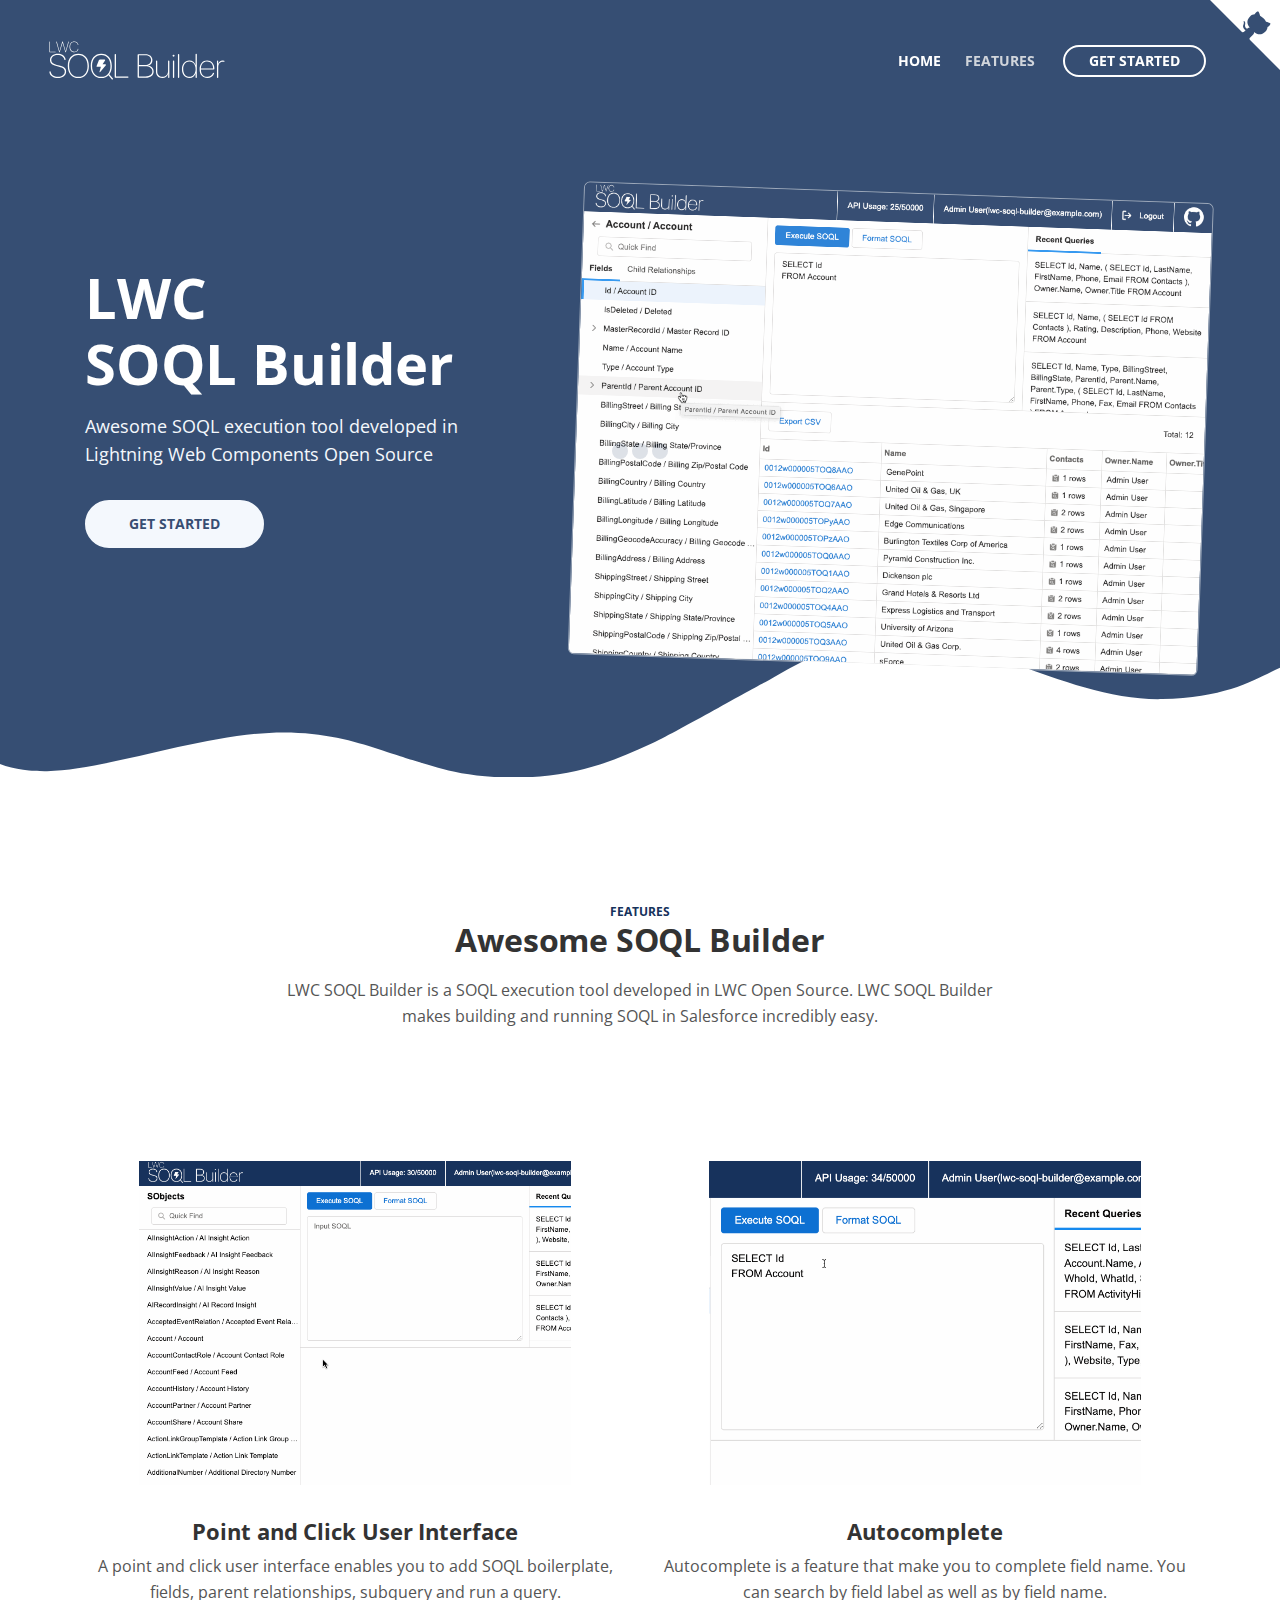
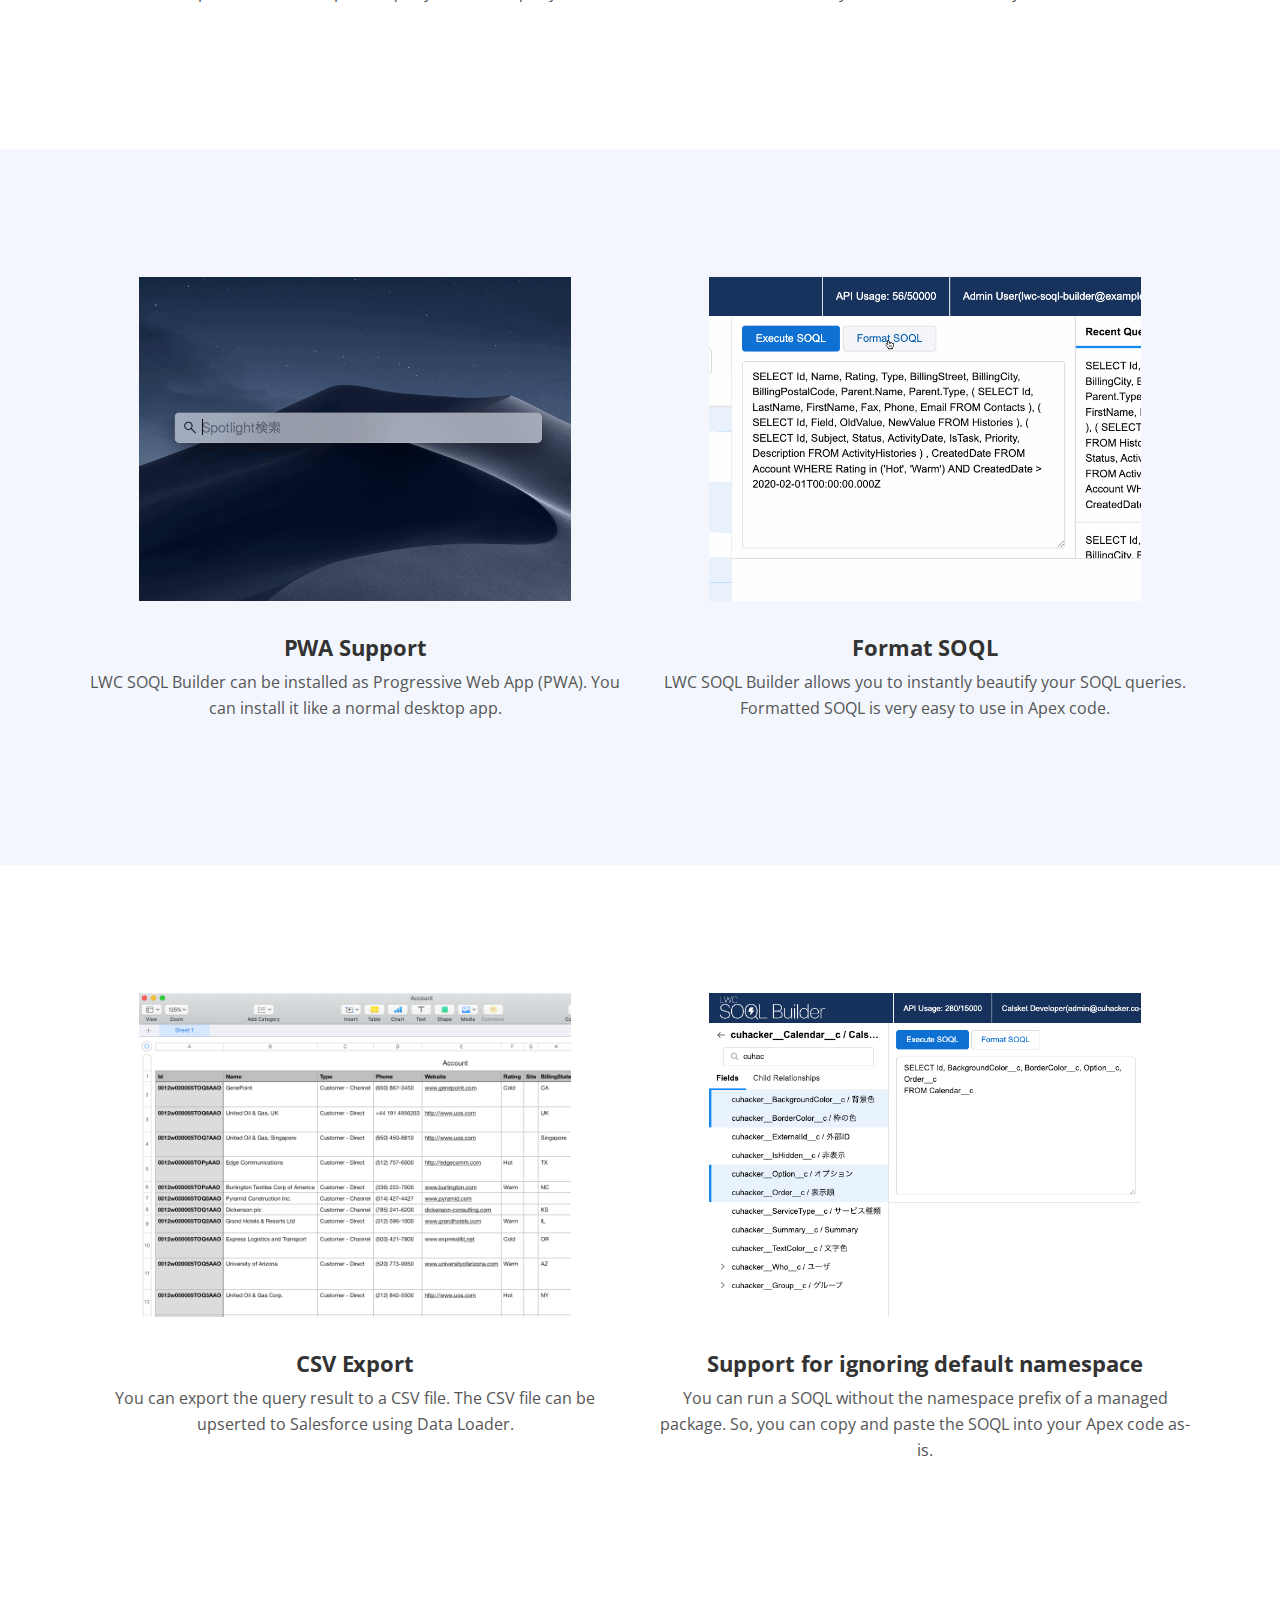
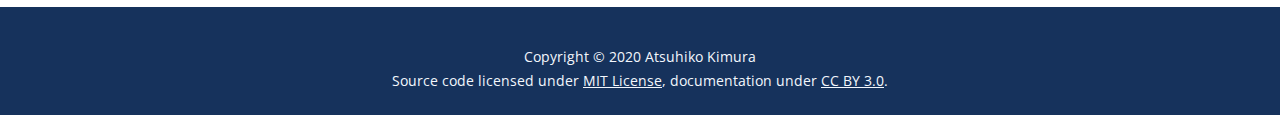
==== commit 5b5c516a: "Fix some styles" ====
--- a/index.html
+++ b/index.html
@@ -405,8 +405,8 @@
             <div class="row">
                 <div class="col-lg-12">
                     <p class="p-small">Copyright © 2020 Atsuhiko Kimura<br>
-                    Source code licensed under <a href="https://github.com/lwc-soql-builder/lwc-soql-builder/blob/master/LICENSE">MIT License</a>,
-                      documentation under <a href="http://creativecommons.org/licenses/by/3.0/">CC BY 3.0</a>.</p>
+                    Source code licensed under <a href="https://github.com/lwc-soql-builder/lwc-soql-builder/blob/master/LICENSE" target="_blank">MIT License</a>,
+                      documentation under <a href="http://creativecommons.org/licenses/by/3.0/" target="_blank">CC BY 3.0</a>.</p>
                 </div> <!-- end of col -->
             </div> <!-- enf of row -->
         </div> <!-- end of container -->
--- a/css/styles.css
+++ b/css/styles.css
@@ -1091,8 +1091,8 @@
 /*     09. Details     */
 /***********************/
 .basic-1 {
-	padding-top: 7.5rem;
-	padding-bottom: 8rem;
+	padding-top: 2rem;
+	padding-bottom: 0;
 }
 
 .basic-1.colored {
@@ -1920,6 +1920,11 @@
 	/* Details */
 	.basic-1 {
 		padding-top: 8rem;
+		padding-bottom: 8rem;
+	}
+
+	.basic-1 .p-heading {
+		padding-bottom: 5rem;
 	}
 
 	.basic-1 .text-container {
@@ -2089,17 +2094,6 @@
 
 
 	/* Details */
-	.basic-1 .image-container {
-		margin-right: 1rem;
-		margin-left: 1.5rem;
-	}
-	
-	.basic-1 .text-container {
-		margin-top: 1rem;
-		margin-right: 1.5rem;
-		margin-left: 1rem;
-	}
-
 	.basic-1 h2 {
 		margin-bottom: 1rem;
 	}
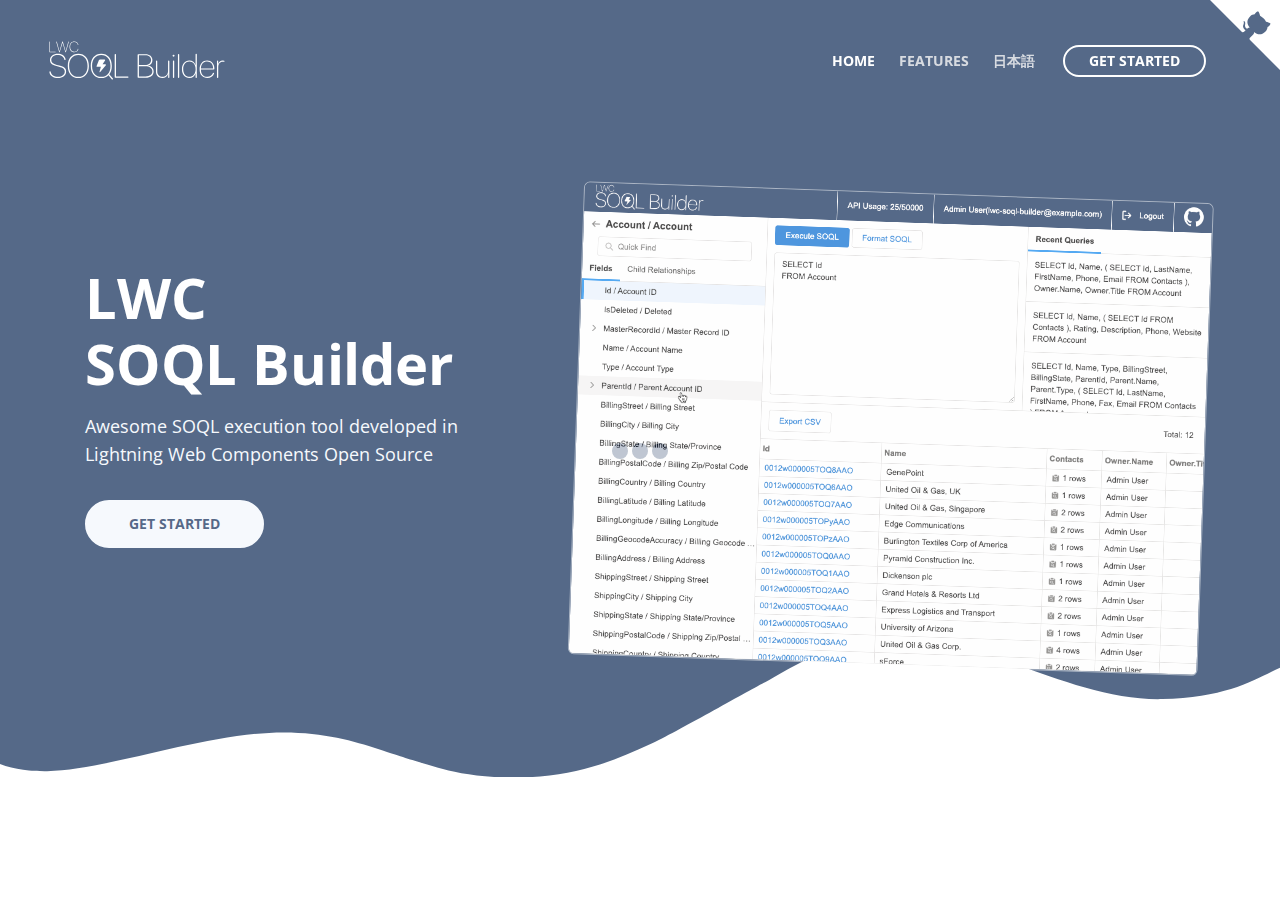
==== commit ca5f422b: "remove" ====
--- a/index.html
+++ b/index.html
@@ -79,6 +79,9 @@
                     <li class="nav-item">
                         <a class="nav-link page-scroll" href="#features">FEATURES</a>
                     </li>
+                    <li class="nav-item">
+                        <a class="nav-link" href="index.ja.html">日本語</a>
+                    </li>
                 </ul>
                 <span class="nav-item">
                     <a class="btn-outline-sm" href="/lwc-soql-builder/">GET STARTED</a>
@@ -119,300 +122,6 @@
     </header> <!-- end of header -->
     <svg class="header-frame" data-name="Layer 1" xmlns="http://www.w3.org/2000/svg" preserveAspectRatio="none" viewBox="0 0 1920 310"><defs><style>.cls-1{fill:#16325c;}</style></defs><title>header-frame</title><path class="cls-1" d="M0,283.054c22.75,12.98,53.1,15.2,70.635,14.808,92.115-2.077,238.3-79.9,354.895-79.938,59.97-.019,106.17,18.059,141.58,34,47.778,21.511,47.778,21.511,90,38.938,28.418,11.731,85.344,26.169,152.992,17.971,68.127-8.255,115.933-34.963,166.492-67.393,37.467-24.032,148.6-112.008,171.753-127.963,27.951-19.26,87.771-81.155,180.71-89.341,72.016-6.343,105.479,12.388,157.434,35.467,69.73,30.976,168.93,92.28,256.514,89.405,100.992-3.315,140.276-41.7,177-64.9V0.24H0V283.054Z"/></svg>
     <!-- end of header -->
-
-    <!-- Header Lightbox -->
-    <div id="header-lightbox" class="lightbox-basic zoom-anim-dialog mfp-hide">
-        <div class="container">
-            <div class="row">
-                <button title="Close (Esc)" type="button" class="mfp-close x-button">×</button>
-                <div class="col-lg-12">
-                    <div class="image-container">
-                        <img class="img-fluid" src="images/lwc-soql-builder-animation.gif" alt="alternative">
-                    </div> <!-- end of image-container -->
-                </div> <!-- end of col -->
-            </div> <!-- end of row -->
-        </div> <!-- end of container -->
-    </div> <!-- end of lightbox-basic -->
-    <!-- end of header lightbox -->
-
-
-    <!-- Details -->
-    <div id="features" class="basic-1">
-        <div class="container">
-            <div class="row">
-                <div class="col-lg-12">
-                    <div class="above-heading">FEATURES</div>
-                    <h2 class="h2-heading">Awesome SOQL Builder</h2>
-                    <p class="p-heading">LWC SOQL Builder is a SOQL execution tool developed in LWC Open Source. LWC SOQL Builder makes building and running SOQL in Salesforce incredibly easy.</p>
-                </div> <!-- end of col -->
-            </div> <!-- end of row -->
-            <div class="row">
-                <div class="col-lg-6">
-                    <div class="image-container">
-                        <a class="popup-with-move-anim" href="#feature-lightbox-1">
-                            <img class="img-fluid" src="images/point-and-click.gif" alt="alternative">
-                        </a>
-                    </div> <!-- end of image-container -->
-                    <div class="text-container">
-                        <h4>Point and Click User Interface</h4>
-                        <p>A point and click user interface enables you to add SOQL boilerplate, fields, parent relationships, subquery and run a query.</p>
-                    </div> <!-- end of text-container -->
-                </div> <!-- end of col -->
-                <div class="col-lg-6">
-                    <div class="image-container">
-                        <a class="popup-with-move-anim" href="#feature-lightbox-2">
-                            <img class="img-fluid" src="images/autocomplete.gif" alt="alternative">
-                        </a>
-                    </div> <!-- end of image-container -->
-                    <div class="text-container">
-                        <h4>Autocomplete</h4>
-                        <p>Autocomplete is a feature that make you to complete field name. You can search by field label as well as by field name.</p>
-                    </div> <!-- end of text-container -->
-                </div> <!-- end of col -->
-            </div> <!-- end of row -->
-        </div> <!-- end of container -->
-    </div> <!-- end of basic-1 -->
-    <!-- end of details -->
-
-
-    <!-- Details -->
-    <div class="basic-1 colored">
-        <div class="container">
-            <div class="row">
-                <div class="col-lg-6">
-                    <div class="image-container">
-                        <a class="popup-with-move-anim" href="#feature-lightbox-3">
-                            <img class="img-fluid" src="images/pwa.gif" alt="alternative">
-                        </a>
-                    </div> <!-- end of image-container -->
-                    <div class="text-container">
-                        <h4>PWA Support</h4>
-                        <p>LWC SOQL Builder can be installed as Progressive Web App (PWA). You can install it like a normal desktop app.</p>
-                    </div> <!-- end of text-container -->
-                </div> <!-- end of col -->
-                <div class="col-lg-6">
-                    <div class="image-container">
-                        <a class="popup-with-move-anim" href="#feature-lightbox-4">
-                            <img class="img-fluid" src="images/format-soql.gif" alt="alternative">
-                        </a>
-                    </div> <!-- end of image-container -->
-                    <div class="text-container">
-                        <h4>Format SOQL</h4>
-                        <p>LWC SOQL Builder allows you to instantly beautify your SOQL queries. Formatted SOQL is very easy to use in Apex code.</p>
-                    </div> <!-- end of text-container -->
-                </div> <!-- end of col -->
-            </div> <!-- end of row -->
-        </div> <!-- end of container -->
-    </div> <!-- end of basic-1 -->
-    <!-- end of details -->
-
-
-    <!-- Details -->
-    <div class="basic-1">
-        <div class="container">
-            <div class="row">
-                <div class="col-lg-6">
-                    <div class="image-container">
-                        <a class="popup-with-move-anim" href="#feature-lightbox-5">
-                            <img class="img-fluid" src="images/csv-export.png" alt="alternative">
-                        </a>
-                    </div> <!-- end of image-container -->
-                    <div class="text-container">
-                        <h4>CSV Export</h4>
-                        <p>You can export the query result to a CSV file. The CSV file can be upserted to Salesforce using Data Loader.</p>
-                    </div> <!-- end of text-container -->
-                </div> <!-- end of col -->
-                <div class="col-lg-6">
-                    <div class="image-container">
-                        <a class="popup-with-move-anim" href="#feature-lightbox-6">
-                            <img class="img-fluid" src="images/ignore-namespace.png" alt="alternative">
-                        </a>
-                    </div> <!-- end of image-container -->
-                    <div class="text-container">
-                        <h4>Support for ignoring default namespace</h4>
-                        <p>You can run a SOQL without the namespace prefix of a managed package. So, you can copy and paste the SOQL into your Apex code as-is.</p>
-                    </div> <!-- end of text-container -->
-                </div> <!-- end of col -->
-            </div> <!-- end of row -->
-        </div> <!-- end of container -->
-    </div> <!-- end of basic-1 -->
-    <!-- end of details -->
-
-
-    <!-- Feature Lightbox 1 -->
-    <div id="feature-lightbox-1" class="lightbox-basic zoom-anim-dialog mfp-hide">
-        <div class="container">
-            <div class="row">
-                <button title="Close (Esc)" type="button" class="mfp-close x-button">×</button>
-                <div class="col-lg-12">
-                    <div class="text-container">
-                        <h4>Point and Click User Interface</h4>
-                        <p>A point and click user interface enables you to add SOQL boilerplate, fields, parent relationships, subquery and run a query.</p>
-                    </div> <!-- end of text-container -->
-                    <div class="image-container">
-                        <img class="img-fluid" src="images/point-and-click.gif" alt="alternative">
-                    </div> <!-- end of image-container -->
-                </div> <!-- end of col -->
-            </div> <!-- end of row -->
-        </div> <!-- end of container -->
-    </div> <!-- end of lightbox-basic -->
-    <!-- end of feature lightbox 1 -->
-
-
-    <!-- Feature Lightbox 2 -->
-    <div id="feature-lightbox-2" class="lightbox-basic zoom-anim-dialog mfp-hide">
-        <div class="container">
-            <div class="row">
-                <button title="Close (Esc)" type="button" class="mfp-close x-button">×</button>
-                <div class="col-lg-12">
-                    <div class="text-container">
-                        <h4>Autocomplete</h4>
-                        <p>Autocomplete is a feature that make you to complete field name. You can search by field label as well as by field name.</p>
-                    </div> <!-- end of text-container -->
-                    <div class="image-container">
-                        <img class="img-fluid" src="images/autocomplete.gif" alt="alternative">
-                    </div> <!-- end of image-container -->
-                </div> <!-- end of col -->
-            </div> <!-- end of row -->
-        </div> <!-- end of container -->
-    </div> <!-- end of lightbox-basic -->
-    <!-- end of feature lightbox 2 -->
-
-
-    <!-- Feature Lightbox 3 -->
-    <div id="feature-lightbox-3" class="lightbox-basic zoom-anim-dialog mfp-hide">
-        <div class="container">
-            <div class="row">
-                <button title="Close (Esc)" type="button" class="mfp-close x-button">×</button>
-                <div class="col-lg-12">
-                    <div class="text-container">
-                        <h4>PWA Support</h4>
-                        <p>LWC SOQL Builder can be installed as Progressive Web App (PWA). You can install it like a normal desktop app.</p>
-                    </div> <!-- end of text-container -->
-                    <div class="image-container">
-                        <img class="img-fluid" src="images/pwa.gif" alt="alternative">
-                    </div> <!-- end of image-container -->
-                </div> <!-- end of col -->
-            </div> <!-- end of row -->
-        </div> <!-- end of container -->
-    </div> <!-- end of lightbox-basic -->
-    <!-- end of feature lightbox 3 -->
-
-
-    <!-- Feature Lightbox 4 -->
-    <div id="feature-lightbox-4" class="lightbox-basic zoom-anim-dialog mfp-hide">
-        <div class="container">
-            <div class="row">
-                <button title="Close (Esc)" type="button" class="mfp-close x-button">×</button>
-                <div class="col-lg-12">
-                    <div class="text-container">
-                        <h4>Format SOQL</h4>
-                        <p>LWC SOQL Builder allows you to instantly beautify your SOQL queries. Formatted SOQL is very easy to use in Apex code.</p>
-                    </div> <!-- end of text-container -->
-                    <div class="image-container">
-                        <img class="img-fluid" src="images/format-soql.gif" alt="alternative">
-                    </div> <!-- end of image-container -->
-                </div> <!-- end of col -->
-            </div> <!-- end of row -->
-        </div> <!-- end of container -->
-    </div> <!-- end of lightbox-basic -->
-    <!-- end of feature lightbox 4 -->
-
-
-    <!-- Feature Lightbox 5 -->
-    <div id="feature-lightbox-5" class="lightbox-basic zoom-anim-dialog mfp-hide">
-        <div class="container">
-            <div class="row">
-                <button title="Close (Esc)" type="button" class="mfp-close x-button">×</button>
-                <div class="col-lg-12">
-                    <div class="text-container">
-                        <h4>CSV Export</h4>
-                        <p>You can export the query result to a CSV file. The CSV file can be upserted to Salesforce using Data Loader.</p>
-                    </div> <!-- end of text-container -->
-                    <div class="image-container">
-                        <img class="img-fluid" src="images/csv-export.png" alt="alternative">
-                    </div> <!-- end of image-container -->
-                </div> <!-- end of col -->
-            </div> <!-- end of row -->
-        </div> <!-- end of container -->
-    </div> <!-- end of lightbox-basic -->
-    <!-- end of feature lightbox 5 -->
-
-
-    <!-- Feature Lightbox 6 -->
-    <div id="feature-lightbox-6" class="lightbox-basic zoom-anim-dialog mfp-hide">
-        <div class="container">
-            <div class="row">
-                <button title="Close (Esc)" type="button" class="mfp-close x-button">×</button>
-                <div class="col-lg-12">
-                    <div class="text-container">
-                        <h4>Support for ignoring default namespace</h4>
-                        <p>You can run a SOQL without the namespace prefix of a managed package. So, you can copy and paste the SOQL into your Apex code as-is.</p>
-                    </div> <!-- end of text-container -->
-                    <div class="image-container">
-                        <img class="img-fluid" src="images/ignore-namespace.png" alt="alternative">
-                    </div> <!-- end of image-container -->
-                </div> <!-- end of col -->
-            </div> <!-- end of row -->
-        </div> <!-- end of container -->
-    </div> <!-- end of lightbox-basic -->
-    <!-- end of feature lightbox 6 -->
-
-
-    <!-- Feature Lightbox 5 -->
-    <div id="feature-lightbox-5" class="lightbox-basic zoom-anim-dialog mfp-hide">
-        <div class="container">
-            <div class="row">
-                <button title="Close (Esc)" type="button" class="mfp-close x-button">×</button>
-                <div class="col-lg-12">
-                    <div class="text-container">
-                        <h4>CSV Export</h4>
-                        <p>You can export the query result to a CSV file. The CSV file can be upserted to Salesforce using Data Loader.</p>
-                    </div> <!-- end of text-container -->
-                    <div class="image-container">
-                        <img class="img-fluid" src="images/csv-export.png" alt="alternative">
-                    </div> <!-- end of image-container -->
-                </div> <!-- end of col -->
-            </div> <!-- end of row -->
-        </div> <!-- end of container -->
-    </div> <!-- end of lightbox-basic -->
-    <!-- end of feature lightbox 5 -->
-
-
-    <!-- Feature Lightbox 6 -->
-    <div id="feature-lightbox-6" class="lightbox-basic zoom-anim-dialog mfp-hide">
-        <div class="container">
-            <div class="row">
-                <button title="Close (Esc)" type="button" class="mfp-close x-button">×</button>
-                <div class="col-lg-12">
-                    <div class="text-container">
-                        <h4>Support for ignoring default namespace</h4>
-                        <p>You can run a SOQL without the namespace prefix of a managed package. So, you can copy and paste the SOQL into your Apex code as-is.</p>
-                    </div> <!-- end of text-container -->
-                    <div class="image-container">
-                        <img class="img-fluid" src="images/ignore-namespace.png" alt="alternative">
-                    </div> <!-- end of image-container -->
-                </div> <!-- end of col -->
-            </div> <!-- end of row -->
-        </div> <!-- end of container -->
-    </div> <!-- end of lightbox-basic -->
-    <!-- end of feature lightbox 6 -->
-
-
-    <!-- Copyright -->
-    <div class="copyright">
-        <div class="container">
-            <div class="row">
-                <div class="col-lg-12">
-                    <p class="p-small">Copyright © 2020 Atsuhiko Kimura<br>
-                    Source code licensed under <a href="https://github.com/lwc-soql-builder/lwc-soql-builder/blob/master/LICENSE" target="_blank">MIT License</a>,
-                      documentation under <a href="http://creativecommons.org/licenses/by/3.0/" target="_blank">CC BY 3.0</a>.</p>
-                </div> <!-- end of col -->
-            </div> <!-- enf of row -->
-        </div> <!-- end of container -->
-    </div> <!-- end of copyright --> 
-    <!-- end of copyright -->
-    
     	
     <!-- Scripts -->
     <script src="js/jquery.min.js"></script> <!-- jQuery for Bootstrap's JavaScript plugins -->
